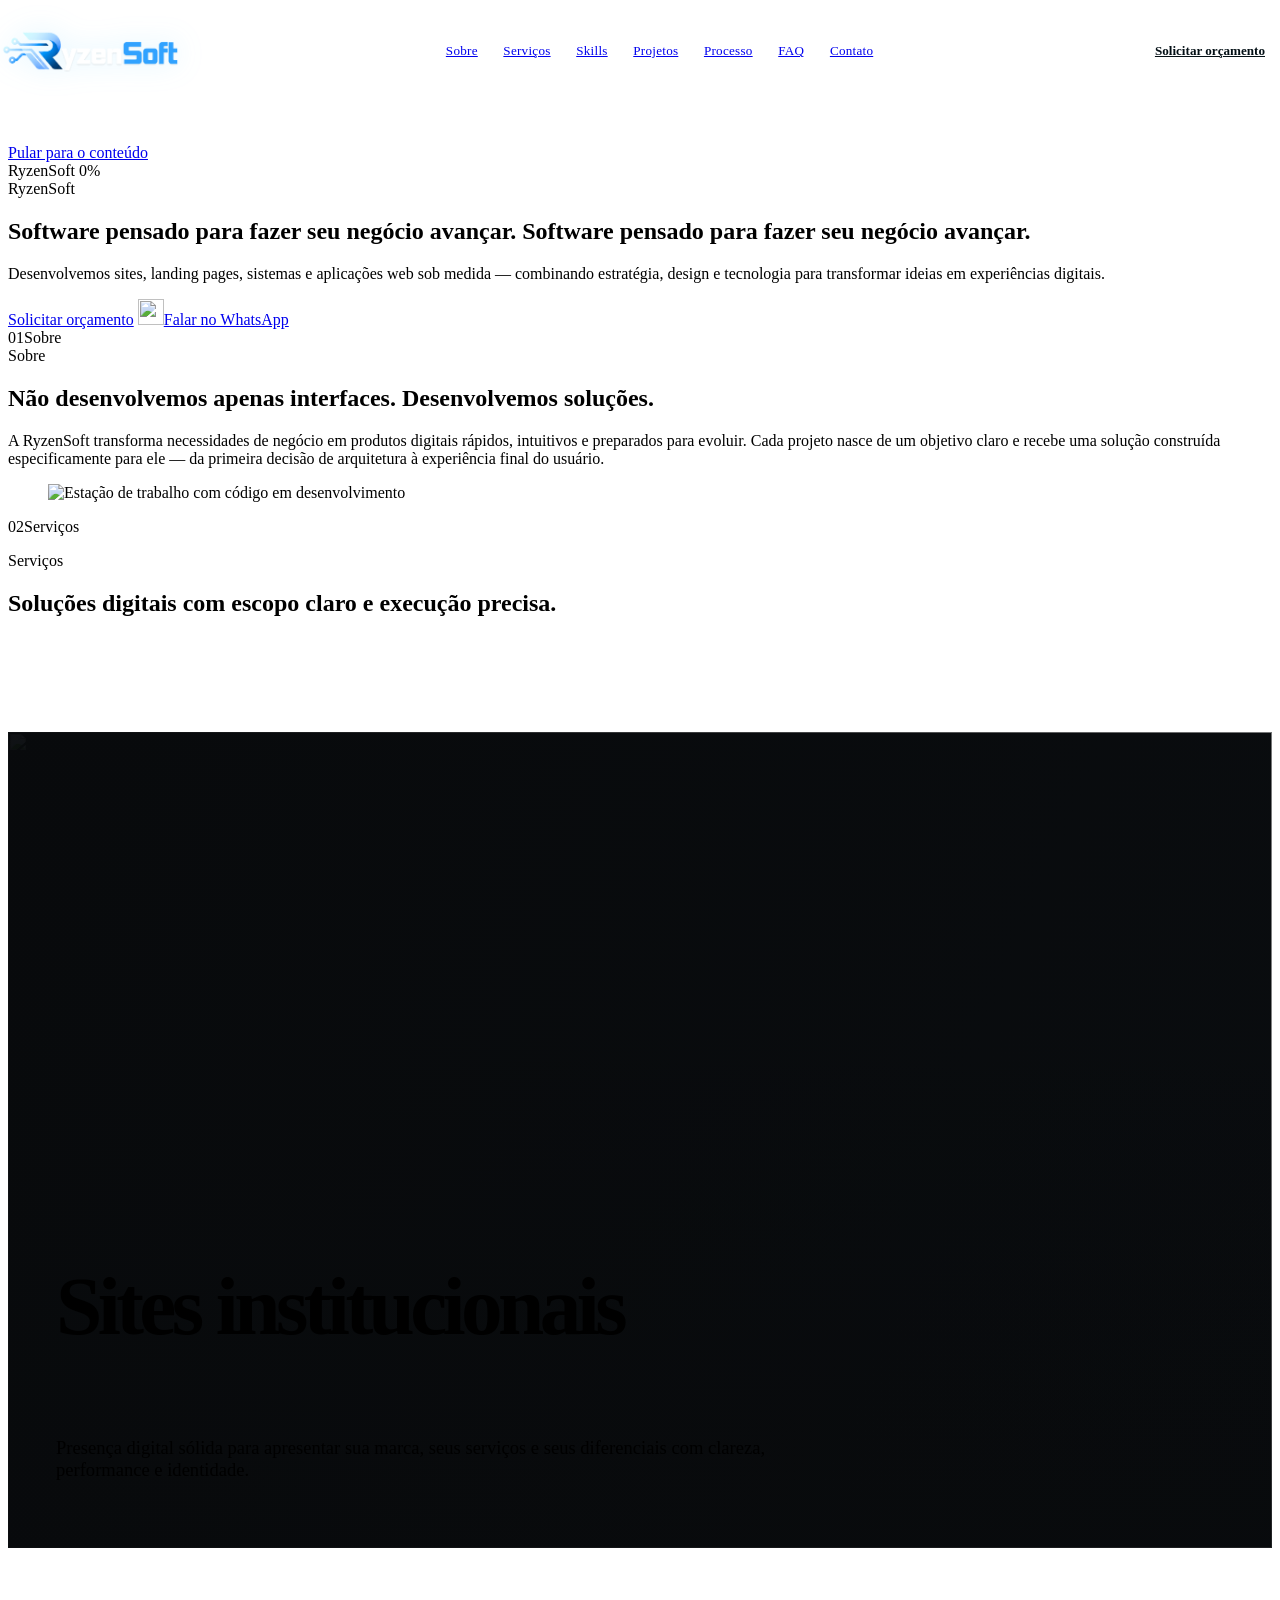
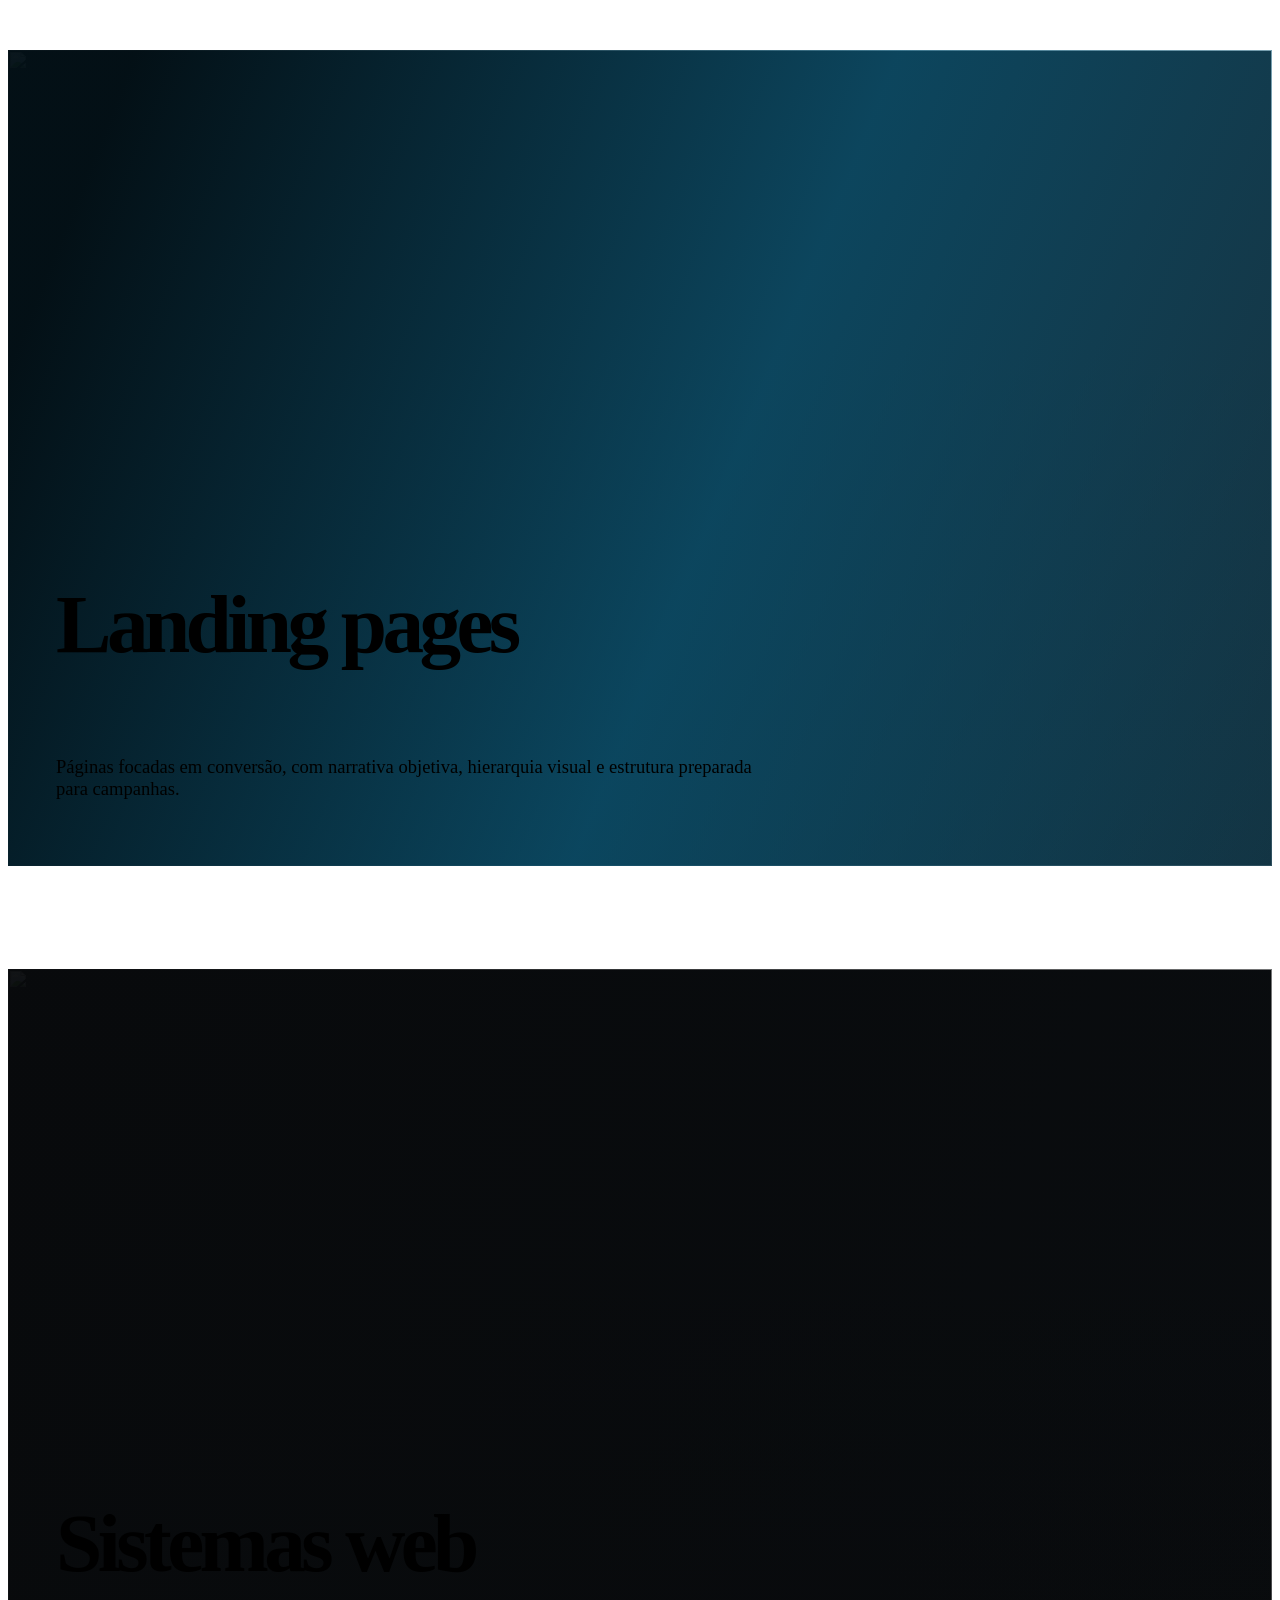
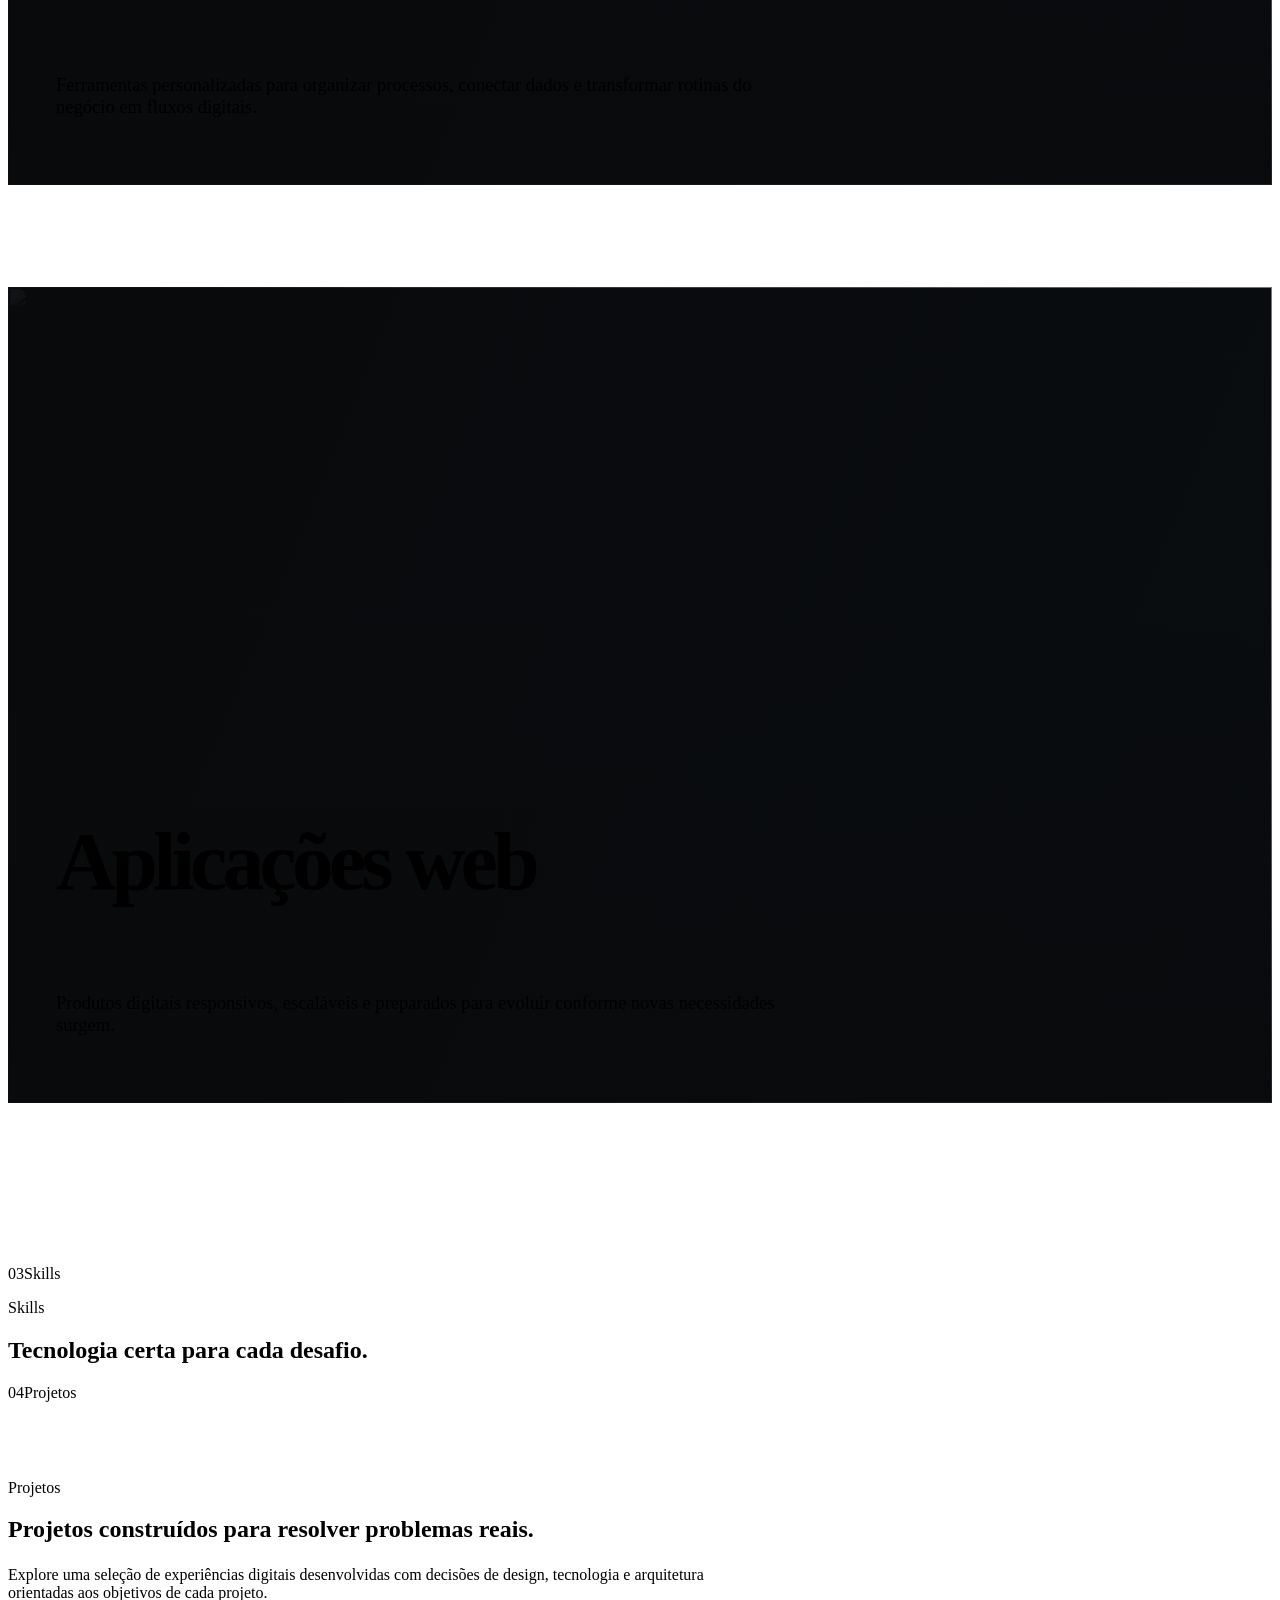
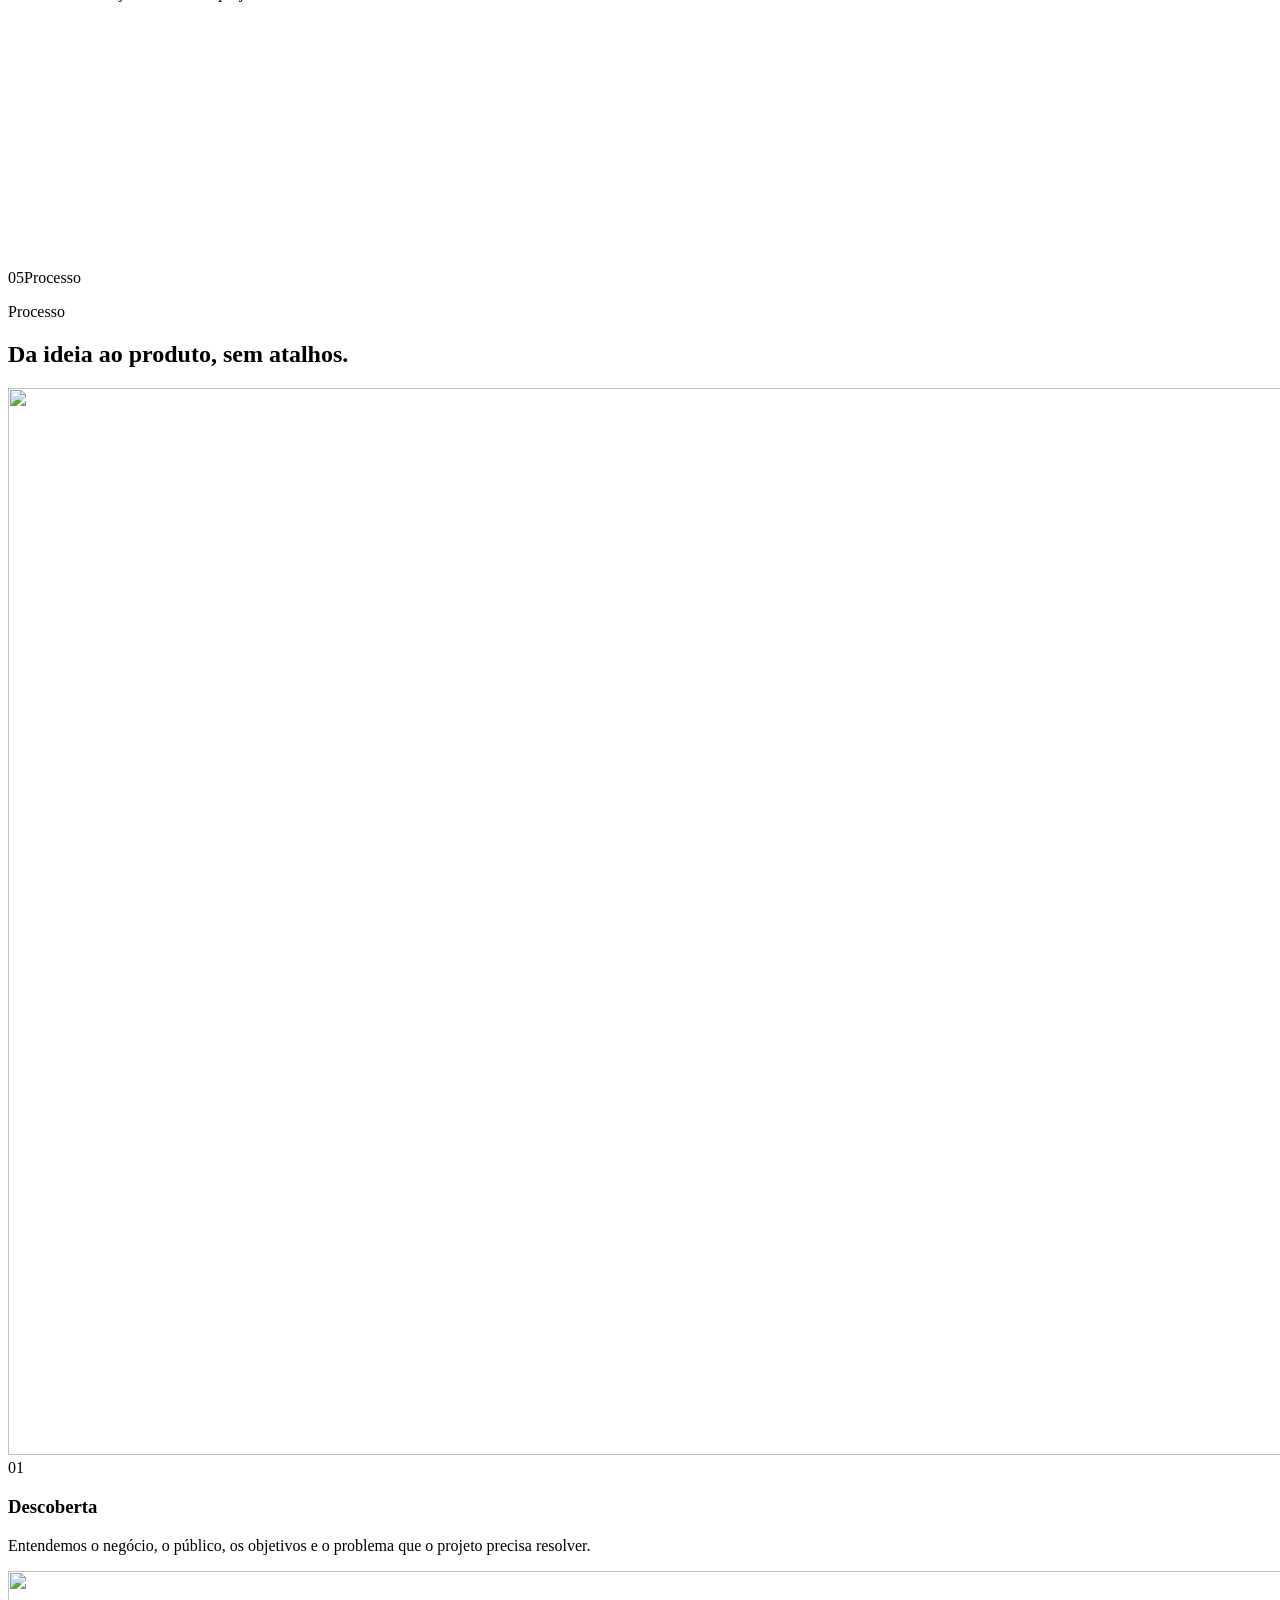
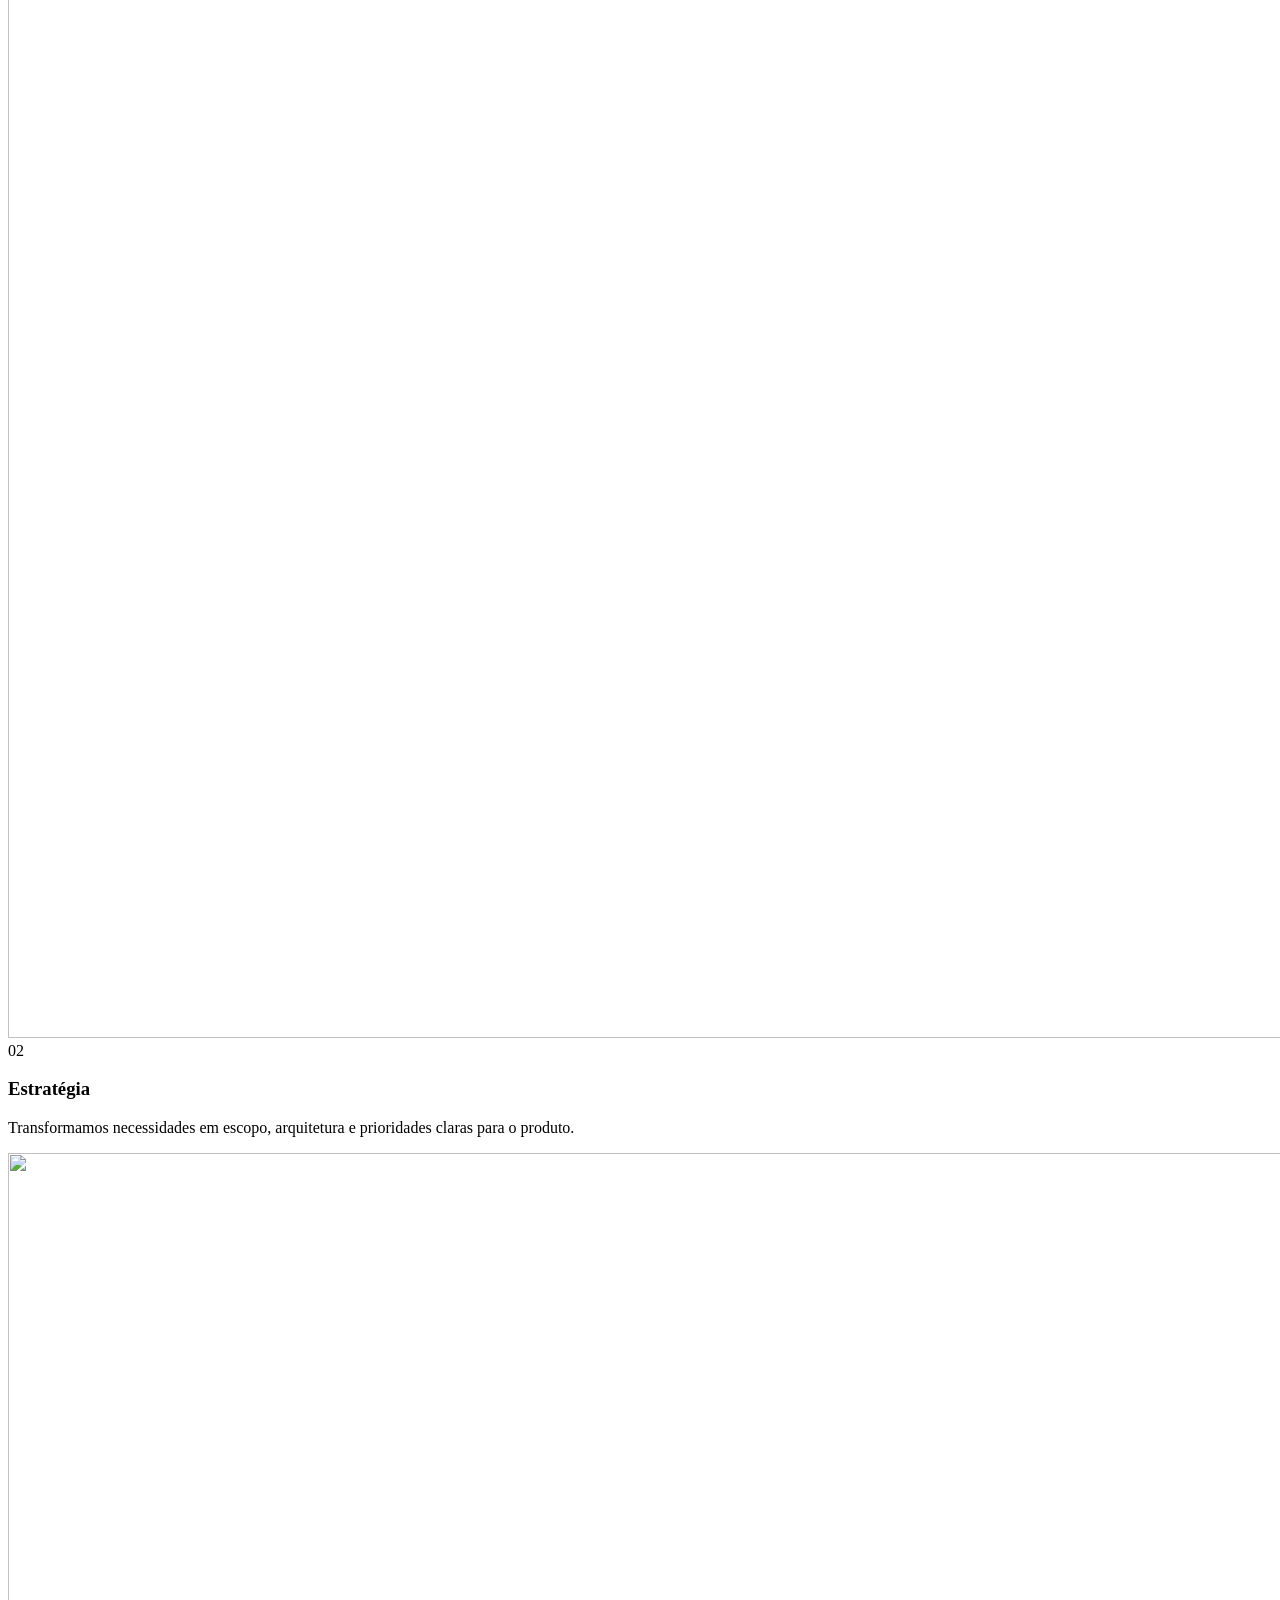
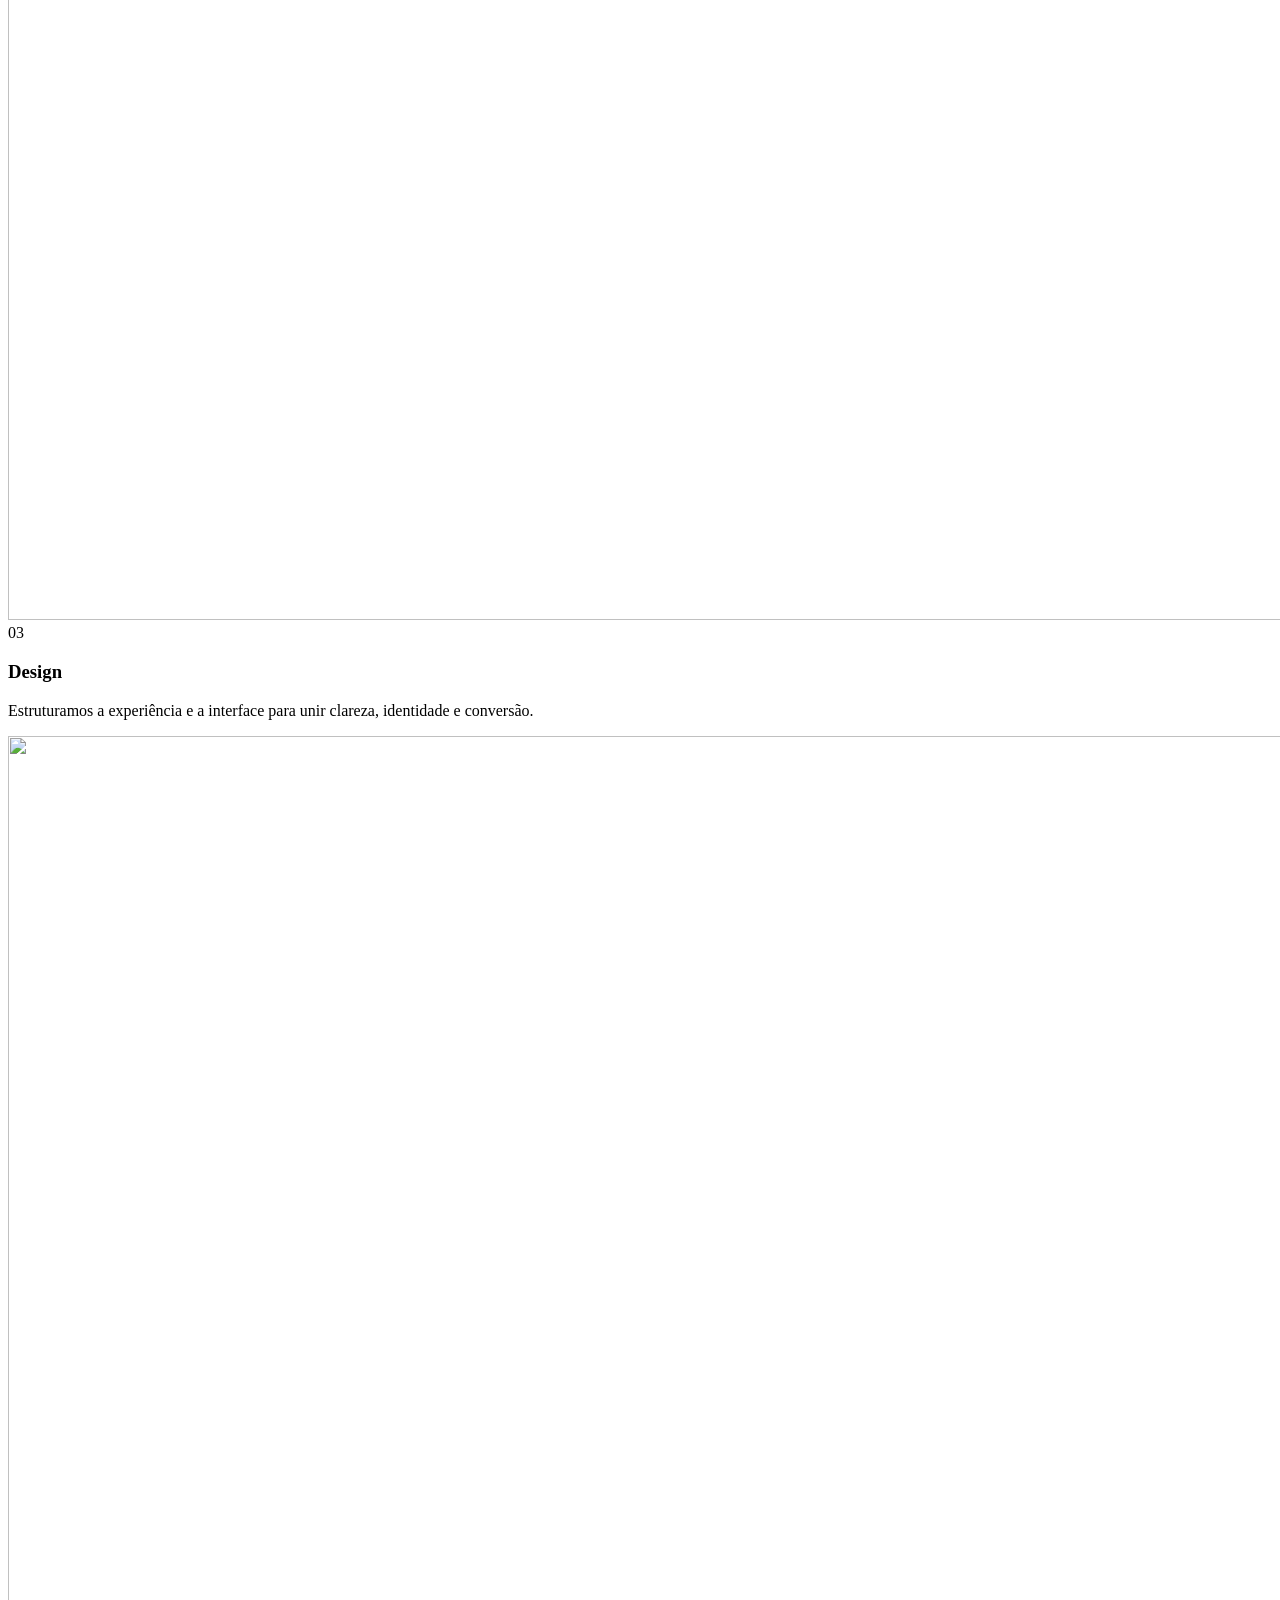
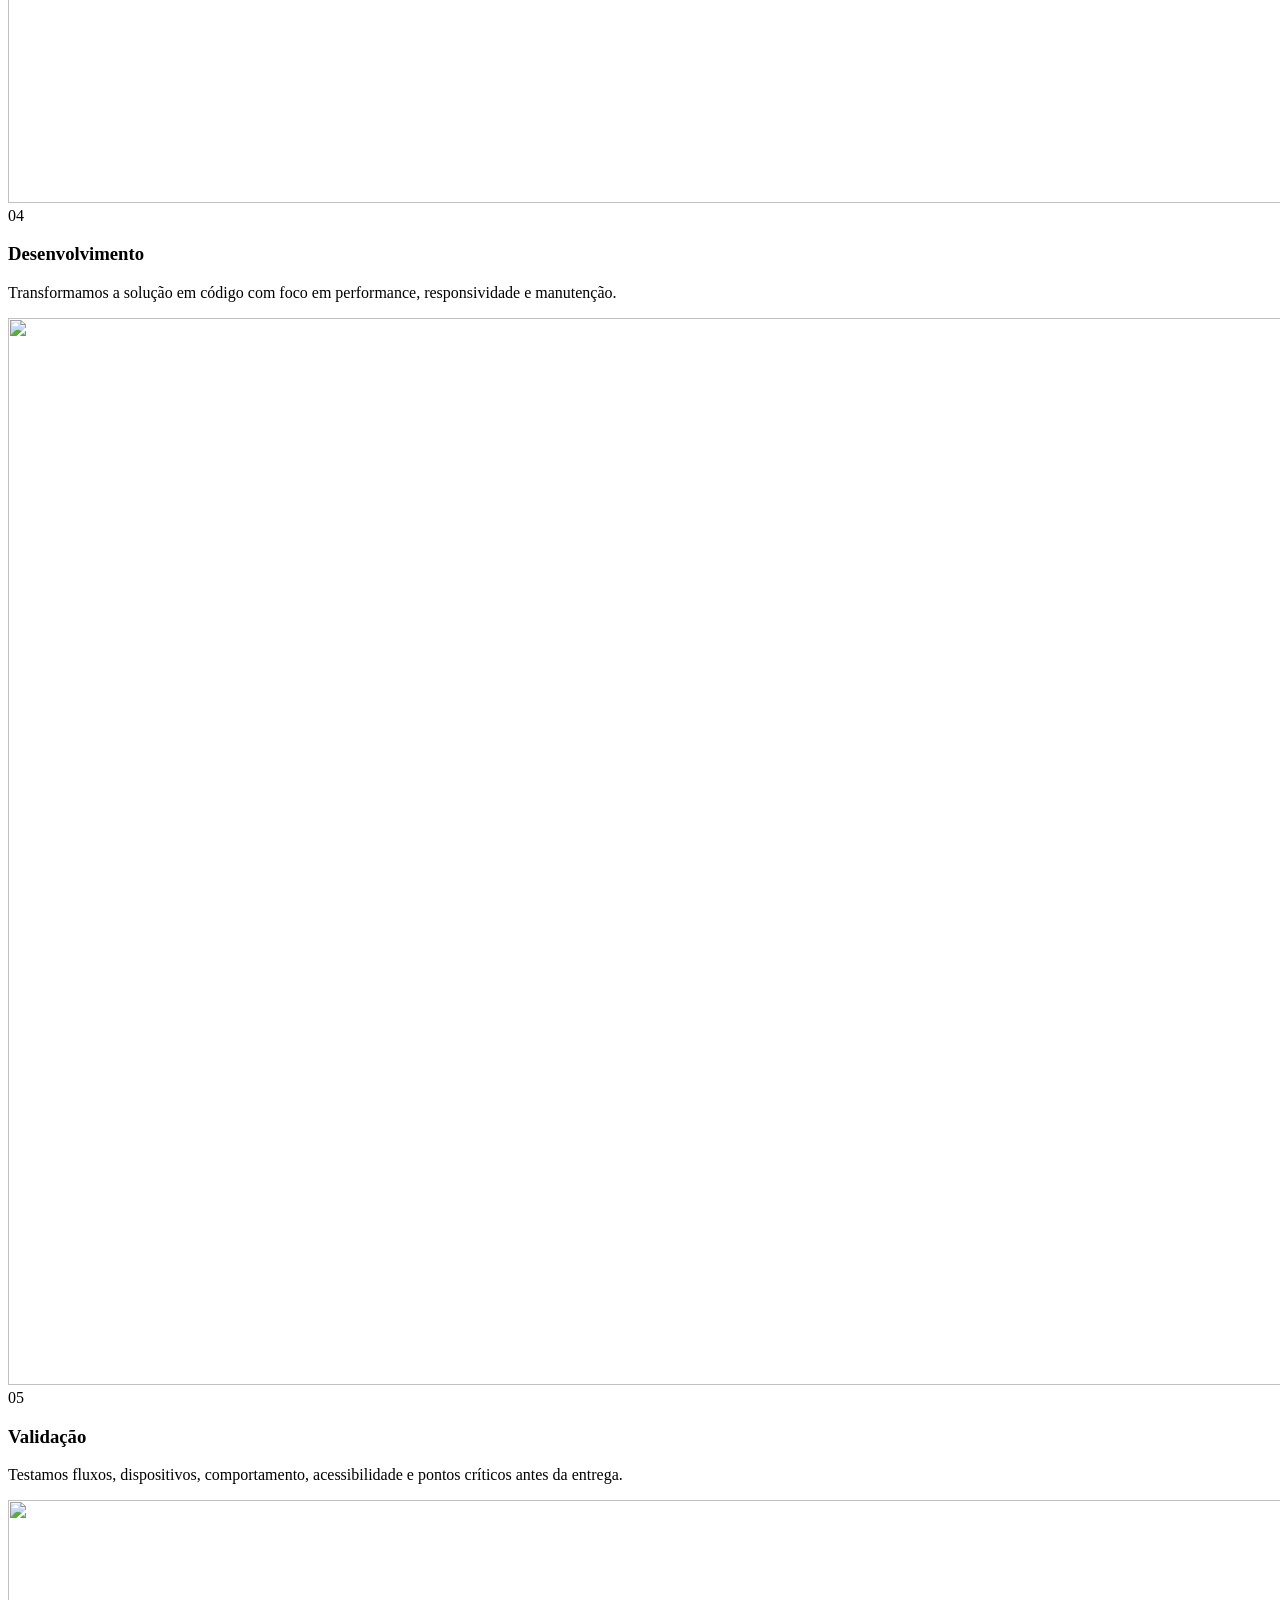
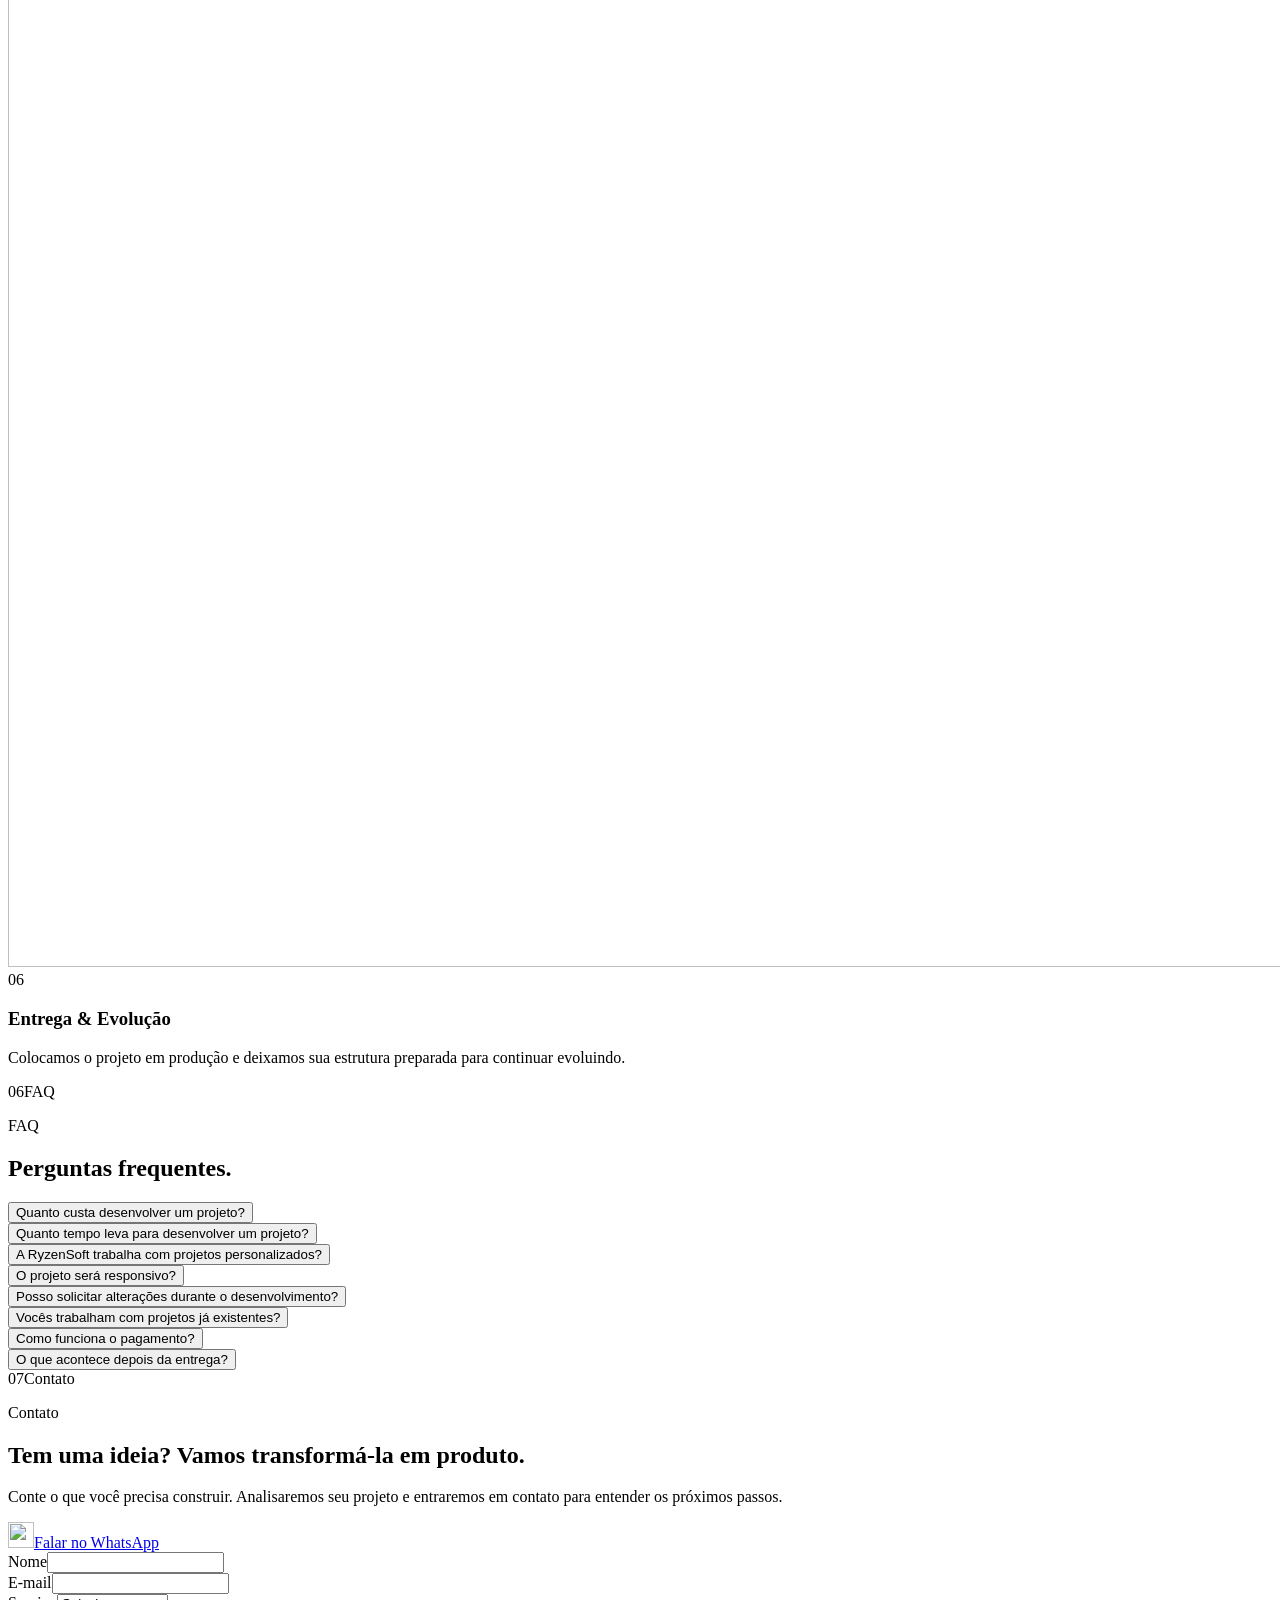
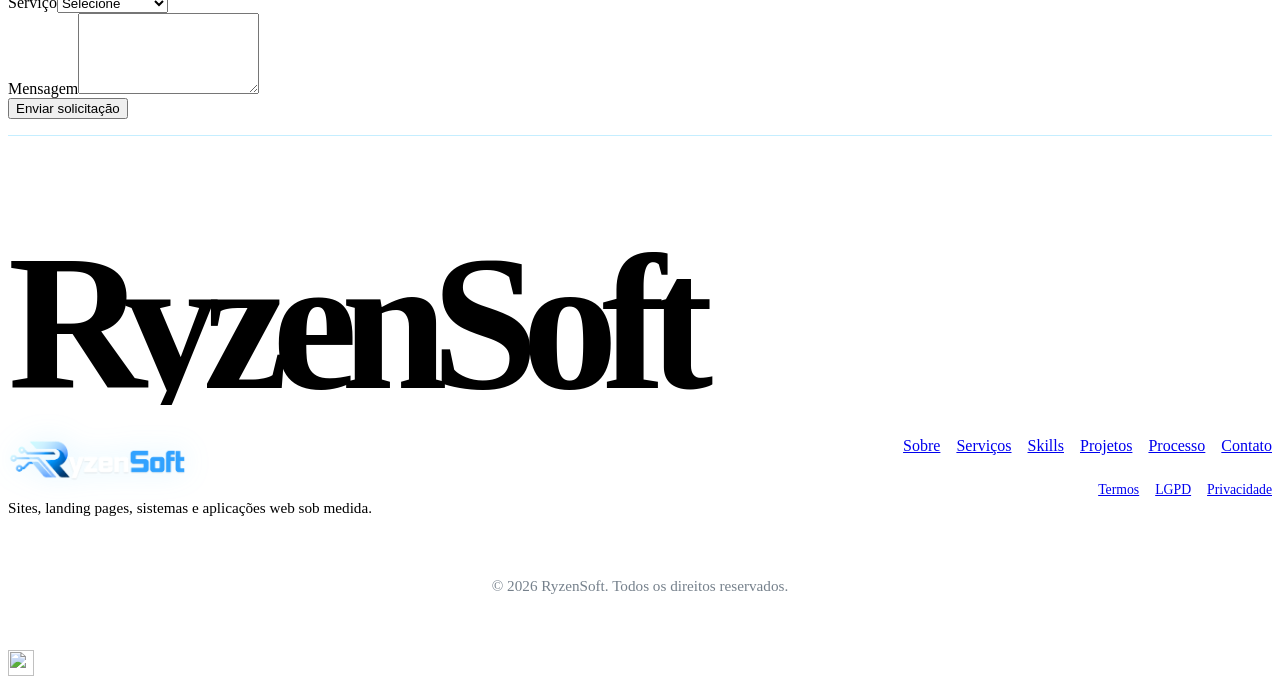
==== index.html @ f7c92fb0 "atualização de arquivos, logotipos e nome do site" ====
<!doctype html>
<html lang="pt-BR">
  <head>
    <meta charset="utf-8">
    <meta name="viewport" content="width=device-width, initial-scale=1">
    <title>RyzenSoft | Sites, sistemas e aplicações web sob medida</title>
    <meta name="description" content="A RyzenSoft desenvolve sites, landing pages, sistemas e aplicações web sob medida com estratégia, design e tecnologia.">
    <meta name="robots" content="index, follow">
    <link rel="canonical" href="https://rsoftware-site.regi-lima.chatgpt.site/">
    <meta property="og:type" content="website">
    <meta property="og:title" content="RyzenSoft | Software pensado para fazer seu negócio avançar">
    <meta property="og:description" content="Sites, landing pages, sistemas e aplicações web sob medida para negócios que precisam evoluir.">
    <meta property="og:locale" content="pt_BR">
    <meta name="twitter:card" content="summary">
    <meta name="theme-color" content="#080A0C">
    <link rel="icon" href="assets/images/logo-icon.png" type="image/png">
    <link rel="apple-touch-icon" href="assets/images/logo-icon.png">
    <link rel="preload" href="assets/images/logo-ryzensoft.png" as="image" type="image/png">
    <link rel="stylesheet" href="css/variables.css">
    <link rel="stylesheet" href="css/reset.css">
    <link rel="stylesheet" href="css/globals.css">
    <link rel="stylesheet" href="css/matrix-background.css">
    <link rel="stylesheet" href="css/preloader.css">
    <link rel="stylesheet" href="css/header.css">
    <link rel="stylesheet" href="css/hero.css">
    <link rel="stylesheet" href="css/about.css">
    <link rel="stylesheet" href="css/services.css">
    <link rel="stylesheet" href="css/skills.css">
    <link rel="stylesheet" href="css/projects.css">
    <link rel="stylesheet" href="css/process.css">
    <link rel="stylesheet" href="css/faq.css">
    <link rel="stylesheet" href="css/contact.css">
    <link rel="stylesheet" href="css/footer.css">
    <link rel="stylesheet" href="css/cursor.css">
    <link rel="stylesheet" href="css/responsive.css">
    <script type="application/ld+json">
      {
        "@context": "https://schema.org",
        "@type": "ProfessionalService",
        "name": "RyzenSoft",
        "description": "Desenvolvimento de sites, landing pages, sistemas e aplicações web sob medida.",
        "url": "https://rsoftware-site.regi-lima.chatgpt.site/",
        "logo": "https://rsoftware-site.regi-lima.chatgpt.site/assets/images/logo-ryzensoft.png",
        "serviceType": ["Sites", "Landing Pages", "Sistemas", "Aplicações Web"]
      }
    </script>
  </head>
  <body>
    <a class="skip-link" href="#conteudo">Pular para o conteúdo</a>
    <canvas id="matrix-background" aria-hidden="true"></canvas>
    <div class="cursor-glow" data-cursor-glow data-state="default" aria-hidden="true"></div>

    <div class="preloader" data-preloader aria-label="Carregando site">
      <div class="preloader__topline">
        <span>RyzenSoft</span>
        <span data-progress-label>0%</span>
      </div>
      <div class="preloader__brand" aria-hidden="true"><span class="brand-initial">R</span>yzen<span class="brand-accent">S</span>oft</div>
      <span class="preloader__bar"><span data-progress-bar></span></span>
      <div class="preloader__curtain" aria-hidden="true"></div>
    </div>

    <header class="site-header" data-header>
      <a class="brand" href="#topo" aria-label="RyzenSoft, início">
        <img src="assets/images/logo-ryzensoft.png" alt="RyzenSoft" width="776" height="195">
      </a>
      <button class="menu-toggle menu-toggle--open" type="button" aria-expanded="false" aria-controls="site-menu" aria-label="Abrir menu" data-menu-toggle>
        <i class="menu-toggle__icon" data-lucide="menu" aria-hidden="true"></i>
        <span class="sr-only">Abrir menu</span>
      </button>
      <nav id="site-menu" class="site-nav" aria-label="Navegação principal">
        <button class="menu-toggle menu-toggle--close" type="button" aria-label="Fechar menu" data-menu-close>
          <i class="menu-toggle__icon" data-lucide="x" aria-hidden="true"></i>
          <span class="sr-only">Fechar menu</span>
        </button>
        <div class="site-nav__links">
          <p class="site-nav__eyebrow">Navegue pelo site</p>
          <a class="site-nav__card" href="#sobre">
            <span class="site-nav__icon"><i data-lucide="info" aria-hidden="true"></i></span>
            <span class="site-nav__label">Sobre</span>
            <i class="site-nav__arrow" data-lucide="chevron-right" aria-hidden="true"></i>
          </a>
          <a class="site-nav__card" href="#servicos">
            <span class="site-nav__icon"><i data-lucide="layout-grid" aria-hidden="true"></i></span>
            <span class="site-nav__label">Serviços</span>
            <i class="site-nav__arrow" data-lucide="chevron-right" aria-hidden="true"></i>
          </a>
          <a class="site-nav__card" href="#skills">
            <span class="site-nav__icon"><i data-lucide="code-2" aria-hidden="true"></i></span>
            <span class="site-nav__label">Skills</span>
            <i class="site-nav__arrow" data-lucide="chevron-right" aria-hidden="true"></i>
          </a>
          <a class="site-nav__card" href="#projetos">
            <span class="site-nav__icon"><i data-lucide="briefcase-business" aria-hidden="true"></i></span>
            <span class="site-nav__label">Projetos</span>
            <i class="site-nav__arrow" data-lucide="chevron-right" aria-hidden="true"></i>
          </a>
          <a class="site-nav__card" href="#processo">
            <span class="site-nav__icon"><i data-lucide="route" aria-hidden="true"></i></span>
            <span class="site-nav__label">Processo</span>
            <i class="site-nav__arrow" data-lucide="chevron-right" aria-hidden="true"></i>
          </a>
          <a class="site-nav__card" href="#faq">
            <span class="site-nav__icon"><i data-lucide="circle-help" aria-hidden="true"></i></span>
            <span class="site-nav__label">FAQ</span>
            <i class="site-nav__arrow" data-lucide="chevron-right" aria-hidden="true"></i>
          </a>
          <a class="site-nav__card" href="#contato">
            <span class="site-nav__icon"><i data-lucide="mail" aria-hidden="true"></i></span>
            <span class="site-nav__label">Contato</span>
            <i class="site-nav__arrow" data-lucide="chevron-right" aria-hidden="true"></i>
          </a>
        </div>
        <div class="site-nav__footer">
          <p>© 2026 <span class="brand-word"><span class="brand-initial">R</span>yzen<span class="brand-accent">S</span>oft</span>. Todos os direitos reservados.</p>
        </div>
      </nav>
      <a class="header-cta" href="#contato">Solicitar orçamento</a>
    </header>

    <main id="conteudo">
      <section id="topo" class="hero section-shell" aria-labelledby="hero-title">
        <div class="hero__copy" data-hero-copy>
          <h1 id="hero-title" data-hero-title>
            <span class="sr-only">Software pensado para fazer seu negócio avançar.</span>
            <span class="hero__title-lines" aria-hidden="true">
              <span data-title-line>Software pensado</span>
              <span data-title-line>para fazer seu negócio</span>
              <span data-title-line>avançar.</span>
            </span>
          </h1>
          <p>Desenvolvemos sites, landing pages, sistemas e aplicações web sob medida — combinando estratégia, design e tecnologia para transformar ideias em experiências digitais.</p>
          <div class="cta-row">
            <a class="button button--primary" href="#contato" data-cursor="cta"><i data-lucide="send"></i>Solicitar orçamento</a>
            <a class="button button--ghost" href="#" data-whatsapp data-cursor="cta"><img src="https://cdn.simpleicons.org/whatsapp/ffffff" alt="" width="26" height="26">Falar no WhatsApp</a>
          </div>
          <div class="hero__technologies" data-hero-technologies aria-label="Tecnologias utilizadas"></div>
        </div>
      </section>

      <section id="sobre" class="about section-shell" aria-labelledby="about-title">
        <div class="section-meta" aria-hidden="true"><span data-section-index="01">01</span><span>Sobre</span></div>
        <div class="section-kicker" data-reveal>Sobre</div>
        <div class="about__grid">
          <div data-reveal>
            <h2 id="about-title">Não desenvolvemos apenas interfaces. Desenvolvemos soluções.</h2>
            <p>A <span class="brand-word"><span class="brand-initial">R</span>yzen<span class="brand-accent">S</span>oft</span> transforma necessidades de negócio em produtos digitais rápidos, intuitivos e preparados para evoluir. Cada projeto nasce de um objetivo claro e recebe uma solução construída especificamente para ele — da primeira decisão de arquitetura à experiência final do usuário.</p>
          </div>
          <figure class="about__image" data-reveal>
            <img src="https://images.unsplash.com/photo-1498050108023-c5249f4df085?auto=format&fit=crop&w=1400&q=82" alt="Estação de trabalho com código em desenvolvimento" loading="lazy" width="700" height="860">
          </figure>
        </div>
      </section>

      <section id="servicos" class="services section-shell" aria-labelledby="services-title">
        <div class="section-meta" aria-hidden="true"><span data-section-index="02">02</span><span>Serviços</span></div>
        <div class="section-heading" data-reveal>
          <p class="section-kicker">Serviços</p>
          <h2 id="services-title">Soluções digitais com escopo claro e execução precisa.</h2>
        </div>
        <div class="services__stack" data-services-stack>
          <article class="service-card" data-service-card>
            <img class="service-card__media" src="https://images.unsplash.com/photo-1497366754035-f200968a6e72?auto=format&fit=crop&w=1600&q=76" alt="" loading="lazy" width="1600" height="1067">
            <div class="service-card__overlay" aria-hidden="true"></div>
            <div>
              <h3>Sites institucionais</h3>
              <p>Presença digital sólida para apresentar sua marca, seus serviços e seus diferenciais com clareza, performance e identidade.</p>
            </div>
          </article>
          <article class="service-card" data-service-card>
            <img class="service-card__media" src="https://images.unsplash.com/photo-1460925895917-afdab827c52f?auto=format&fit=crop&w=1600&q=76" alt="" loading="lazy" width="1600" height="1067">
            <div class="service-card__overlay" aria-hidden="true"></div>
            <div>
              <h3>Landing pages</h3>
              <p>Páginas focadas em conversão, com narrativa objetiva, hierarquia visual e estrutura preparada para campanhas.</p>
            </div>
          </article>
          <article class="service-card" data-service-card>
            <img class="service-card__media" src="https://images.unsplash.com/photo-1551288049-bebda4e38f71?auto=format&fit=crop&w=1600&q=76" alt="" loading="lazy" width="1600" height="1067">
            <div class="service-card__overlay" aria-hidden="true"></div>
            <div>
              <h3>Sistemas web</h3>
              <p>Ferramentas personalizadas para organizar processos, conectar dados e transformar rotinas do negócio em fluxos digitais.</p>
            </div>
          </article>
          <article class="service-card" data-service-card>
            <img class="service-card__media" src="https://images.unsplash.com/photo-1517292987719-0369a794ec0f?auto=format&fit=crop&w=1600&q=76" alt="" loading="lazy" width="1600" height="1067">
            <div class="service-card__overlay" aria-hidden="true"></div>
            <div>
              <h3>Aplicações web</h3>
              <p>Produtos digitais responsivos, escaláveis e preparados para evoluir conforme novas necessidades surgem.</p>
            </div>
          </article>
        </div>
      </section>

      <section id="skills" class="skills section-shell" aria-labelledby="skills-title">
        <div class="section-meta" aria-hidden="true"><span data-section-index="03">03</span><span>Skills</span></div>
        <div class="section-heading" data-reveal>
          <p class="section-kicker">Skills</p>
          <h2 id="skills-title">Tecnologia certa para cada desafio.</h2>
        </div>
        <div class="skills__experience" data-skills-grid data-skills-experience data-reveal></div>
        <div class="carousel-controls" data-carousel-controls aria-controls="skills-carousel" aria-label="Navegação das skills">
          <button class="carousel-control carousel-control--previous" type="button" data-carousel-previous aria-label="Skill anterior"><i data-lucide="arrow-left" aria-hidden="true"></i></button>
          <button class="carousel-control carousel-control--next" type="button" data-carousel-next aria-label="Próxima skill"><i data-lucide="arrow-right" aria-hidden="true"></i></button>
        </div>
      </section>

      <section id="projetos" class="projects" aria-labelledby="projects-title">
        <div class="section-shell projects__intro" data-reveal>
          <div class="section-meta" aria-hidden="true"><span data-section-index="04">04</span><span>Projetos</span></div>
          <p class="section-kicker">Projetos</p>
          <h2 id="projects-title">Projetos construídos para resolver problemas reais.</h2>
          <p>Explore uma seleção de experiências digitais desenvolvidas com decisões de design, tecnologia e arquitetura orientadas aos objetivos de cada projeto.</p>
        </div>
        <div id="projects-carousel" class="project-track" role="region" tabindex="0" data-project-track aria-label="Projetos: deslize horizontalmente para explorar"></div>
        <div class="carousel-controls" data-carousel-controls aria-controls="projects-carousel" aria-label="Navegação dos projetos">
          <button class="carousel-control carousel-control--previous" type="button" data-carousel-previous aria-label="Projeto anterior"><i data-lucide="arrow-left" aria-hidden="true"></i></button>
          <button class="carousel-control carousel-control--next" type="button" data-carousel-next aria-label="Próximo projeto"><i data-lucide="arrow-right" aria-hidden="true"></i></button>
        </div>
      </section>

      <section id="processo" class="process section-shell" aria-labelledby="process-title">
        <div class="section-meta" aria-hidden="true"><span data-section-index="05">05</span><span>Processo</span></div>
        <div class="process__stage" data-process-stage>
          <div class="process__sticky">
            <p class="section-kicker">Processo</p>
            <h2 id="process-title">Da ideia ao produto, sem atalhos.</h2>
            <div class="process__line" aria-hidden="true"><span data-process-progress></span></div>
          </div>
          <div class="process__steps">
          <article class="process-step" data-process-step>
            <img class="process-step__media" src="https://images.unsplash.com/photo-1556761175-b413da4baf72?auto=format&fit=crop&w=1600&q=76" alt="" loading="lazy" width="1600" height="1067">
            <div class="process-step__overlay" aria-hidden="true"></div>
            <span>01</span><h3>Descoberta</h3><p>Entendemos o negócio, o público, os objetivos e o problema que o projeto precisa resolver.</p>
          </article>
          <article class="process-step" data-process-step>
            <img class="process-step__media" src="https://images.unsplash.com/photo-1454165804606-c3d57bc86b40?auto=format&fit=crop&w=1600&q=76" alt="" loading="lazy" width="1600" height="1067">
            <div class="process-step__overlay" aria-hidden="true"></div>
            <span>02</span><h3>Estratégia</h3><p>Transformamos necessidades em escopo, arquitetura e prioridades claras para o produto.</p>
          </article>
          <article class="process-step" data-process-step>
            <img class="process-step__media" src="https://images.unsplash.com/photo-1561070791-2526d30994b5?auto=format&fit=crop&w=1600&q=76" alt="" loading="lazy" width="1600" height="1067">
            <div class="process-step__overlay" aria-hidden="true"></div>
            <span>03</span><h3>Design</h3><p>Estruturamos a experiência e a interface para unir clareza, identidade e conversão.</p>
          </article>
          <article class="process-step" data-process-step>
            <img class="process-step__media" src="https://images.unsplash.com/photo-1516116216624-53e697fedbea?auto=format&fit=crop&w=1600&q=76" alt="" loading="lazy" width="1600" height="1067">
            <div class="process-step__overlay" aria-hidden="true"></div>
            <span>04</span><h3>Desenvolvimento</h3><p>Transformamos a solução em código com foco em performance, responsividade e manutenção.</p>
          </article>
          <article class="process-step" data-process-step>
            <img class="process-step__media" src="https://images.unsplash.com/photo-1552664730-d307ca884978?auto=format&fit=crop&w=1600&q=76" alt="" loading="lazy" width="1600" height="1067">
            <div class="process-step__overlay" aria-hidden="true"></div>
            <span>05</span><h3>Validação</h3><p>Testamos fluxos, dispositivos, comportamento, acessibilidade e pontos críticos antes da entrega.</p>
          </article>
          <article class="process-step" data-process-step>
            <img class="process-step__media" src="https://images.unsplash.com/photo-1521737711867-e3b97375f902?auto=format&fit=crop&w=1600&q=76" alt="" loading="lazy" width="1600" height="1067">
            <div class="process-step__overlay" aria-hidden="true"></div>
            <span>06</span><h3>Entrega & Evolução</h3><p>Colocamos o projeto em produção e deixamos sua estrutura preparada para continuar evoluindo.</p>
          </article>
          </div>
        </div>
      </section>

      <section id="faq" class="faq section-shell" aria-labelledby="faq-title">
        <div class="section-meta" aria-hidden="true"><span data-section-index="06">06</span><span>FAQ</span></div>
        <div class="section-heading" data-reveal>
          <p class="section-kicker">FAQ</p>
          <h2 id="faq-title">Perguntas frequentes.</h2>
        </div>
        <div class="faq__list" data-reveal>
          <article><button data-faq-button aria-expanded="false" aria-controls="faq-1">Quanto custa desenvolver um projeto?<i data-lucide="plus"></i></button><p id="faq-1" hidden>O investimento depende do escopo, complexidade e funcionalidades necessárias. Após entendermos o projeto, preparamos uma proposta de acordo com as necessidades reais do negócio.</p></article>
          <article><button data-faq-button aria-expanded="false" aria-controls="faq-2">Quanto tempo leva para desenvolver um projeto?<i data-lucide="plus"></i></button><p id="faq-2" hidden>O prazo varia conforme o tipo de projeto, quantidade de telas, integrações e nível de validação necessário. A estimativa é definida depois da descoberta inicial.</p></article>
          <article><button data-faq-button aria-expanded="false" aria-controls="faq-3"><span class="faq__question">A <span class="brand-word brand-word--faq">RyzenSoft</span> trabalha com projetos personalizados?</span><i data-lucide="plus"></i></button><p id="faq-3" hidden>Sim. Cada solução é pensada de acordo com o objetivo do negócio, evitando estruturas genéricas quando o projeto exige decisões específicas.</p></article>
          <article><button data-faq-button aria-expanded="false" aria-controls="faq-4">O projeto será responsivo?<i data-lucide="plus"></i></button><p id="faq-4" hidden>Sim. A experiência é planejada para funcionar bem em celulares, tablets e desktops, com ajustes de layout, performance e interação.</p></article>
          <article><button data-faq-button aria-expanded="false" aria-controls="faq-5">Posso solicitar alterações durante o desenvolvimento?<i data-lucide="plus"></i></button><p id="faq-5" hidden>Sim, desde que estejam alinhadas ao escopo combinado. Mudanças maiores podem exigir reavaliação de prazo e investimento.</p></article>
          <article><button data-faq-button aria-expanded="false" aria-controls="faq-6">Vocês trabalham com projetos já existentes?<i data-lucide="plus"></i></button><p id="faq-6" hidden>Podemos avaliar projetos existentes para melhorias, ajustes, redesigns ou evolução técnica, dependendo do estado atual da base.</p></article>
          <article><button data-faq-button aria-expanded="false" aria-controls="faq-7">Como funciona o pagamento?<i data-lucide="plus"></i></button><p id="faq-7" hidden>As condições são combinadas de acordo com escopo e formato do projeto. A proposta apresenta as etapas e condições antes do início.</p></article>
          <article><button data-faq-button aria-expanded="false" aria-controls="faq-8">O que acontece depois da entrega?<i data-lucide="plus"></i></button><p id="faq-8" hidden>O projeto é entregue com estrutura preparada para manutenção e evolução. Novos ciclos podem ser combinados conforme as próximas necessidades.</p></article>
        </div>
      </section>

      <section id="contato" class="contact section-shell" aria-labelledby="contact-title" data-contact-layout>
        <div class="section-meta" aria-hidden="true"><span data-section-index="07">07</span><span>Contato</span></div>
        <div class="contact__copy" data-reveal>
          <p class="section-kicker">Contato</p>
          <h2 id="contact-title">Tem uma ideia? Vamos transformá-la em produto.</h2>
          <p>Conte o que você precisa construir. Analisaremos seu projeto e entraremos em contato para entender os próximos passos.</p>
          <a class="button button--ghost" href="#" data-whatsapp><img src="https://cdn.simpleicons.org/whatsapp/ffffff" alt="" width="26" height="26">Falar no WhatsApp</a>
        </div>
        <form class="contact-form" data-contact-form novalidate data-reveal>
          <div><label for="name">Nome</label><input id="name" name="name" autocomplete="name" aria-describedby="name-error"><small id="name-error" data-error-for="name"></small></div>
          <div><label for="email">E-mail</label><input id="email" name="email" type="email" autocomplete="email" aria-describedby="email-error"><small id="email-error" data-error-for="email"></small></div>
          <div><label for="service">Serviço</label><select id="service" name="service" aria-describedby="service-error"><option value="">Selecione</option><option>Site</option><option>Landing Page</option><option>Sistema</option><option>Aplicação Web</option><option>Outro</option></select><small id="service-error" data-error-for="service"></small></div>
          <div><label for="message">Mensagem</label><textarea id="message" name="message" rows="5" aria-describedby="message-error"></textarea><small id="message-error" data-error-for="message"></small></div>
          <button class="button button--primary" type="submit"><i data-lucide="send"></i>Enviar solicitação</button>
          <p class="form-status" data-form-status aria-live="polite"></p>
        </form>
      </section>
    </main>

    <footer class="site-footer">
      <div class="footer-wordmark" data-footer-wordmark data-word="RyzenSoft" aria-label="RyzenSoft">RyzenSoft</div>
      <div>
        <a class="brand" href="#topo" aria-label="RyzenSoft, início"><img src="assets/images/logo-ryzensoft.png" alt="RyzenSoft" width="776" height="195"></a>
        <p>Sites, landing pages, sistemas e aplicações web sob medida.</p>
      </div>
      <div class="site-footer__navigation">
        <nav class="site-footer__nav" aria-label="Seções do site">
          <a href="#sobre">Sobre</a>
          <a href="#servicos">Serviços</a>
          <a href="#skills">Skills</a>
          <a href="#projetos">Projetos</a>
          <a href="#processo">Processo</a>
          <a href="#contato">Contato</a>
        </nav>
        <nav class="site-footer__nav site-footer__nav--legal" aria-label="Links legais">
          <a href="termos.html">Termos</a>
          <a href="lgpd.html">LGPD</a>
          <a href="politica-de-privacidade.html">Privacidade</a>
        </nav>
      </div>
      <p>© <span id="year">2026</span> <span class="brand-word"><span class="brand-initial">R</span>yzen<span class="brand-accent">S</span>oft</span>. Todos os direitos reservados.</p>
    </footer>

    <a class="whatsapp-float" href="#" data-whatsapp aria-label="Falar no WhatsApp">
      <img src="https://cdn.simpleicons.org/whatsapp/ffffff" alt="" width="26" height="26">
    </a>

    <script src="https://unpkg.com/lucide@latest/dist/umd/lucide.min.js" defer></script>
    <script src="https://cdnjs.cloudflare.com/ajax/libs/gsap/3.12.5/gsap.min.js" defer></script>
    <script src="https://cdnjs.cloudflare.com/ajax/libs/gsap/3.12.5/ScrollTrigger.min.js" defer></script>
    <script type="module" src="js/main.js"></script>
  </body>
</html>
---- css/header.css ----
.site-header {
  position: fixed;
  inset: 0 0 auto 0;
  z-index: 80;
  height: 100px;
  display: grid;
  grid-template-columns: auto 1fr auto;
  align-items: center;
  gap: 1rem;
  width: 100%;
  margin: 0;
  padding: 0 var(--header-pad);
  border: 1px solid transparent;
  border-radius: 0;
  transition:
    background 0.3s var(--ease),
    border-color 0.3s var(--ease),
    backdrop-filter 0.3s var(--ease);
}

.site-header::after {
  content: "";
  position: absolute;
  inset: 0.55rem 0.7rem;
  z-index: -1;
  border: 1px solid transparent;
  border-radius: 999px;
  transition:
    background 0.4s var(--ease-out),
    border-color 0.4s var(--ease-out),
    backdrop-filter 0.4s var(--ease-out),
    box-shadow 0.4s var(--ease-out);
}

.site-header.is-scrolled::after,
.nav-open .site-header::after {
  border-color: var(--line);
  background: rgba(8, 10, 12, 0.76);
  backdrop-filter: blur(22px);
  box-shadow: 0 18px 50px rgba(0, 0, 0, 0.24);
}

.brand {
  display: inline-flex;
  align-items: center;
  gap: 0.7rem;
  font-weight: 800;
}
.brand img {
  width: clamp(10rem, 14vw, 12.5rem);
  height: auto;
  object-fit: contain;
  filter: drop-shadow(0 0 14px rgba(76, 201, 255, 0.2));
}
.brand-initial,
.brand-accent {
  color: var(--blue);
}
.site-nav {
  justify-self: center;
  display: flex;
  align-items: center;
  gap: clamp(0.85rem, 2vw, 1.8rem);
  color: var(--muted);
  font-size: 0.82rem;
  letter-spacing: 0.02em;
}
.site-nav__links {
  display: flex;
  align-items: center;
  gap: inherit;
}
.site-nav__eyebrow,
.site-nav__icon,
.site-nav__arrow {
  display: none;
}
.site-nav__footer {
  display: none;
}
.site-nav a {
  position: relative;
}
.site-nav a::after {
  content: "";
  position: absolute;
  left: 0;
  right: 100%;
  bottom: -0.35rem;
  height: 1px;
  background: var(--blue);
  transition: right 0.35s var(--ease-out);
}
.site-nav a:hover {
  color: var(--text);
}
.site-nav a:hover::after {
  right: 0;
}
.header-cta {
  position: relative;
  isolation: isolate;
  justify-self: end;
  overflow: hidden;
  padding: 0.72rem 1rem;
  border-radius: 999px;
  color: #041016;
  background: var(--blue);
  font-size: 0.82rem;
  font-weight: 800;
}

@media (min-width: 981px) {
  .header-cta::before {
    content: "";
    position: absolute;
    inset: -35% auto -35% 0;
    width: 42%;
    pointer-events: none;
    background: linear-gradient(
      105deg,
      transparent 0%,
      rgba(255, 255, 255, 0.16) 25%,
      rgba(255, 255, 255, 0.92) 50%,
      rgba(255, 255, 255, 0.18) 75%,
      transparent 100%
    );
    filter: blur(0.4px);
    transform: translate3d(-240%, 0, 0) skewX(-18deg);
    animation: header-cta-reflection 3.4s ease-in-out infinite;
  }
}

@keyframes header-cta-reflection {
  0%,
  54% {
    transform: translate3d(-240%, 0, 0) skewX(-18deg);
  }
  82%,
  100% {
    transform: translate3d(460%, 0, 0) skewX(-18deg);
  }
}

.menu-toggle {
  display: none;
  color: var(--text);
  background: transparent;
}
---- css/services.css ----
.services {
  padding-block: var(--space-section);
}

.services .section-heading { margin-bottom: clamp(4rem, 9vw, 8rem); }
.services__stack {
  display: grid;
  gap: clamp(3rem, 8vw, 7rem);
  padding-bottom: 18vh;
}

.service-card {
  position: sticky;
  isolation: isolate;
  overflow: hidden;
  top: calc(var(--header-h) + 22px);
  min-height: min(80svh, 780px);
  display: grid;
  grid-template-columns: 1fr;
  align-items: end;
  gap: clamp(1rem, 4vw, 3rem);
  padding: clamp(1.3rem, 4vw, 3rem);
  border: 1px solid var(--line);
  border-radius: var(--panel-radius);
  background: #0a0d10;
  box-shadow: var(--shadow-deep);
}

.service-card__media {
  position: absolute;
  inset: 0;
  z-index: -2;
  width: 100%;
  height: 100%;
  object-fit: cover;
}

.service-card__overlay {
  position: absolute;
  inset: 0;
  z-index: -1;
  pointer-events: none;
  background:
    linear-gradient(112deg, rgba(8, 10, 12, .96) 8%, rgba(8, 10, 12, .66) 52%, rgba(8, 10, 12, .22)),
    linear-gradient(0deg, rgba(8, 10, 12, .84), transparent 62%);
}

.service-card > :not(.service-card__media):not(.service-card__overlay) {
  position: relative;
  z-index: 1;
}

.service-card:nth-child(2) { top: calc(var(--header-h) + 38px); }
.service-card:nth-child(3) { top: calc(var(--header-h) + 54px); }
.service-card:nth-child(4) { top: calc(var(--header-h) + 70px); }
.service-card:nth-child(even) { border-color: rgba(76,201,255,.38); }
.service-card:nth-child(2) .service-card__overlay {
  background: linear-gradient(112deg, rgba(3,16,22,.97) 8%, rgba(13,91,123,.72) 56%, rgba(76,201,255,.2)), linear-gradient(0deg, rgba(3,16,22,.82), transparent 64%);
}

.service-card h3 { max-width: 900px; font-size: clamp(2.7rem, 6.5vw, 7rem); letter-spacing: -.055em; }

.service-card p {
  max-width: 720px;
  margin-top: 1rem;
  font-size: clamp(1rem, 1.45vw, 1.24rem);
}
---- css/projects.css ----
.projects { padding-block: var(--space-section); overflow: clip; }
.projects__intro .section-meta { margin-bottom: clamp(2rem, 6vw, 5rem); }
.projects__intro { width: var(--container-wide); }
.projects__intro h2 { max-width: 1200px; }
.projects__intro p:not(.section-kicker) { max-width: 760px; margin-top: 1.4rem; }

.project-track {
  width: var(--container-wide);
  display: grid;
  grid-template-columns: 1fr;
  gap: clamp(3rem, 8vw, 7rem);
  margin-inline: auto;
  padding: clamp(4rem, 7vw, 7rem) 0 18vh;
}

.project-panel {
  position: sticky;
  isolation: isolate;
  overflow: hidden;
  top: calc(var(--header-h) + 22px);
  min-height: min(82svh, 800px);
  display: grid;
  grid-template-columns: 1fr;
  align-items: end;
  gap: clamp(1rem, 4vw, 3rem);
  padding: clamp(1.3rem, 4vw, 3rem);
  border: 1px solid var(--line);
  border-radius: var(--panel-radius);
  background: #0a0d10;
  box-shadow: var(--shadow-deep);
}

.project-panel__media {
  position: absolute;
  inset: 0;
  z-index: 0;
  width: 100%;
  height: 100%;
  object-fit: cover;
}

.project-panel__overlay {
  position: absolute;
  inset: 0;
  z-index: 1;
  pointer-events: none;
  background:
    linear-gradient(112deg, rgba(8, 10, 12, .94) 8%, rgba(8, 10, 12, .68) 48%, rgba(8, 10, 12, .28)),
    linear-gradient(0deg, rgba(8, 10, 12, .78), transparent 60%);
}

.project-panel > :not(.project-panel__media):not(.project-panel__overlay) {
  position: relative;
  z-index: 2;
}

.project-panel:nth-child(2) { top: calc(var(--header-h) + 38px); }
.project-panel:nth-child(3) { top: calc(var(--header-h) + 54px); }
.project-panel:nth-child(2) { border-color: rgba(76,201,255,.38); }

.project-panel__content { align-self: end; max-width: 980px; }
.project-panel__content h3 { font-size: clamp(2.7rem, 6.5vw, 7rem); letter-spacing: -.06em; }
.project-panel__content p:not(.eyebrow) { max-width: 720px; margin-top: 1rem; font-size: clamp(1rem, 1.6vw, 1.25rem); }
.tech-list { display: flex; flex-wrap: wrap; gap: .65rem; padding: 0; margin: 1.4rem 0 0; list-style: none; }
.tech-icon {
  display: grid;
  place-items: center;
  width: 44px;
  height: 44px;
  border: 1px solid rgba(245,247,250,.16);
  border-radius: 50%;
  background: rgba(3, 7, 10, .68);
  box-shadow: 0 0 20px rgba(0,0,0,.22);
}
.tech-icon img { width: 28px; height: 28px; object-fit: contain; }
.project-panel__action { margin-top: 1.2rem; min-width: 44px; min-height: 44px; }
.project-panel__note { display: inline-flex; margin-top: 1.2rem; color: var(--blue); font-size: .82rem; }
---- css/footer.css ----
.site-footer {
  position: relative;
  width: var(--container-wide);
  margin-inline: auto;
  padding: clamp(4rem, 9vw, 8rem) 0 2.5rem;
  display: grid;
  grid-template-columns: 1fr auto;
  gap: 2rem;
  border-top: 1px solid rgba(76,201,255,.32);
}
.footer-wordmark {
  grid-column: 1 / -1;
  width: 100%;
  max-width: 100%;
  overflow: hidden;
  min-height: .8em;
  color: var(--text);
  font-size: clamp(4rem, 15vw, 14rem);
  font-weight: 800;
  line-height: .75;
  letter-spacing: -.085em;
  white-space: nowrap;
  perspective: 900px;
}
.footer-wordmark__letter {
  display: inline-block;
  transform-origin: center top;
  will-change: transform, opacity, filter;
}
.footer-wordmark__letter--accent {
  color: var(--blue);
}
.site-footer p { margin-top: .8rem; font-size: .95rem; }
.site-footer__navigation {
  display: grid;
  justify-items: end;
  align-content: start;
  gap: .85rem;
}
.site-footer__nav {
  display: flex;
  flex-wrap: wrap;
  justify-content: flex-end;
  gap: 1rem;
  color: var(--muted);
}
.site-footer__nav--legal {
  width: 100%;
  padding-top: .85rem;
  border-top: 1px solid var(--line);
  font-size: .86rem;
}
.site-footer > p { grid-column: 1 / -1; color: #76818c; text-align: center; }
---- css/responsive.css ----
.carousel-controls {
  display: none;
}

.carousel-controls[hidden] {
  display: none;
}

@media (max-width: 980px) {
  :root {
    --container: min(100vw - 28px, 760px);
    --container-wide: min(100vw - 28px, 900px);
    --header-h: 66px;
    --space-section: clamp(5rem, 16vw, 8rem);
  }

  .site-header {
    grid-template-columns: auto auto;
    justify-content: space-between;
    padding: 0 30px;
    height: 70px;
  }

  .site-header::after {
    content: "";
    position: absolute;
    inset: 0;
    z-index: -1;
    border: 1px solid transparent;
    border-radius: 0;
    transition:
      background 0.4s var(--ease-out),
      border-color 0.4s var(--ease-out),
      backdrop-filter 0.4s var(--ease-out),
      box-shadow 0.4s var(--ease-out);
  }

  .site-header .brand img {
    width: clamp(8.5rem, 30vw, 10.5rem);
    height: auto;
    object-fit: contain;
    filter: drop-shadow(0 0 14px rgba(76, 201, 255, 0.2));
  }

  html.nav-open,
  body.nav-open {
    overflow: hidden;
    overscroll-behavior: none;
  }
  body.nav-open {
    position: fixed;
    inset-inline: 0;
    width: 100%;
  }
  .brand,
  .menu-toggle--open {
    position: relative;
    z-index: 5;
  }
  .menu-toggle {
    display: inline-grid;
    place-items: center;
    width: 44px;
    height: 44px;
    border: 1px solid transparent;
    border-radius: 50%;
    transition:
      color 0.3s var(--ease),
      background 0.3s var(--ease),
      border-color 0.3s var(--ease),
      transform 0.3s var(--ease);
  }
  .menu-toggle:hover {
    color: var(--blue);
    background: var(--blue-soft);
    border-color: rgba(76, 201, 255, 0.28);
  }
  .menu-toggle__icon {
    position: absolute;
    width: 24px;
    height: 24px;
    transition:
      opacity 0.28s var(--ease),
      transform 0.42s var(--ease);
  }
  .menu-toggle--close {
    position: fixed;
    top: calc((var(--header-h) - 52px) / 2);
    right: var(--header-pad);
    z-index: 3;
    width: 52px;
    height: 52px;
    border-color: var(--line);
    background: rgba(255, 255, 255, 0.035);
    opacity: 0;
    visibility: hidden;
    pointer-events: none;
    transform: rotate(-90deg) scale(0.72);
  }
  .nav-open .menu-toggle--open {
    opacity: 0;
    visibility: hidden;
    pointer-events: none;
    transform: rotate(90deg) scale(0.72);
  }
  .nav-open .menu-toggle--close {
    opacity: 1;
    visibility: visible;
    pointer-events: auto;
    transform: rotate(0deg) scale(1);
  }

  .site-nav {
    position: fixed;
    z-index: 1;
    inset: 0;
    width: 100%;
    height: 100dvh;
    overflow-y: auto;
    display: flex;
    flex-direction: column;
    align-items: stretch;
    justify-content: flex-start;
    gap: 0;
    padding: calc(var(--header-h) + 1.25rem) var(--header-pad) 1.25rem;
    color: var(--text);
    background:
      radial-gradient(
        circle at 84% 12%,
        rgba(76, 201, 255, 0.13),
        transparent 20rem
      ),
      rgba(8, 10, 12, 0.99);
    transform: translateY(-1.5rem) scale(1.015);
    opacity: 0;
    visibility: hidden;
    pointer-events: none;
    transition:
      opacity 0.36s var(--ease),
      transform 0.52s var(--ease),
      visibility 0s linear 0.52s;
  }
  .site-nav__links {
    display: flex;
    flex-direction: column;
    align-items: stretch;
    gap: clamp(0.55rem, 1.3vh, 0.85rem);
    padding: 1.25rem 0 1.5rem;
    border-top: 1px solid var(--line);
    text-align: left;
  }
  .site-nav__eyebrow {
    display: block;
    margin: 0.25rem 0.55rem 0.35rem;
    color: var(--blue);
    font-size: 0.72rem;
    font-weight: 800;
    line-height: 1.2;
    letter-spacing: 0.18em;
    text-transform: uppercase;
  }
  .site-nav__card {
    display: grid;
    grid-template-columns: auto minmax(0, 1fr) auto;
    align-items: center;
    gap: clamp(0.85rem, 3vw, 1.15rem);
    width: 100%;

    padding: 10px;
    border: 1px solid var(--line);
    border-radius: 1.25rem;
    color: var(--text);
    background: linear-gradient(
      110deg,
      rgba(255, 255, 255, 0.045),
      rgba(255, 255, 255, 0.018)
    );
    box-shadow: inset 0 1px 0 rgba(255, 255, 255, 0.025);
    font-size: 15px;
    font-weight: 760;
    line-height: 1.1;
    letter-spacing: -0.02em;
    opacity: 0;
    transform: translateY(1.1rem);
    transition:
      color 0.25s var(--ease),
      border-color 0.25s var(--ease),
      background 0.25s var(--ease),
      box-shadow 0.25s var(--ease),
      opacity 0.3s var(--ease),
      transform 0.42s var(--ease);
  }
  .site-nav__card:hover,
  .site-nav__card:focus-visible {
    color: var(--text);
    border-color: rgba(76, 201, 255, 0.42);
    background: linear-gradient(
      110deg,
      rgba(76, 201, 255, 0.11),
      rgba(255, 255, 255, 0.025)
    );
    box-shadow:
      inset 0 1px 0 rgba(255, 255, 255, 0.04),
      0 12px 32px rgba(0, 0, 0, 0.2);
  }
  .site-nav__card::after {
    display: none;
  }
  .site-nav__icon {
    display: grid;
    place-items: center;
    width: 30px;
    aspect-ratio: 1;
    border: 1px solid rgba(76, 201, 255, 0.14);
    border-radius: 1rem;
    color: var(--blue);
    background: var(--blue-soft);
  }
  .site-nav__icon svg {
    width: 22px;
    height: 22px;
    stroke-width: 1.8;
  }
  .site-nav__label {
    min-width: 0;
  }
  .site-nav__arrow {
    display: block;
    width: 20px;
    height: 20px;
    color: var(--muted);
    stroke-width: 2.4;
    transition:
      color 0.25s var(--ease),
      transform 0.25s var(--ease);
  }
  .site-nav__card:hover .site-nav__arrow,
  .site-nav__card:focus-visible .site-nav__arrow {
    color: var(--blue);
    transform: translateX(3px);
  }
  .site-nav a:nth-of-type(1) {
    --nav-delay: 100ms;
  }
  .site-nav a:nth-of-type(2) {
    --nav-delay: 135ms;
  }
  .site-nav a:nth-of-type(3) {
    --nav-delay: 170ms;
  }
  .site-nav a:nth-of-type(4) {
    --nav-delay: 205ms;
  }
  .site-nav a:nth-of-type(5) {
    --nav-delay: 240ms;
  }
  .site-nav a:nth-of-type(6) {
    --nav-delay: 275ms;
  }
  .site-nav a:nth-of-type(7) {
    --nav-delay: 310ms;
  }
  .nav-open .site-nav {
    transform: translateY(0) scale(1);
    opacity: 1;
    visibility: visible;
    pointer-events: auto;
    transition-delay: 0s;
  }
  .nav-open .site-nav__card {
    opacity: 1;
    transform: translateY(0);
    transition-delay: 0s, 0s, 0s, 0s, var(--nav-delay), var(--nav-delay);
  }
  .site-nav__footer {
    display: block;
    margin-top: auto;
    padding-top: 1rem;
    border-top: 1px solid var(--line);
    opacity: 0;
    transform: translateY(0.75rem);
    transition:
      opacity 0.3s var(--ease),
      transform 0.4s var(--ease);
  }
  .site-nav__footer p {
    font-size: 0.82rem;
    text-align: center;
  }
  .nav-open .site-nav__footer {
    opacity: 1;
    transform: translateY(0);
    transition-delay: 330ms;
  }
  .header-cta {
    display: none;
  }

  .about__grid,
  .process__stage,
  .contact {
    grid-template-columns: 1fr;
  }
  .about__image {
    min-height: min(68svh, 660px);
  }
  .contact__copy {
    min-height: auto;
  }
  .skills__stage,
  .project-track {
    display: flex;
    gap: clamp(0.9rem, 2.4vw, 1.4rem);
    overflow-x: auto;
    overflow-y: hidden;
    scroll-snap-type: x mandatory;
    scroll-behavior: smooth;
    overscroll-behavior-inline: contain;
    scrollbar-width: thin;
    scrollbar-color: rgba(76, 201, 255, 0.62) transparent;
    -webkit-overflow-scrolling: touch;
  }
  .skills__stage {
    padding-bottom: 0.75rem;
  }
  .project-track {
    padding-bottom: 0.75rem;
  }
  .skills__stage::-webkit-scrollbar,
  .project-track::-webkit-scrollbar {
    height: 5px;
  }
  .skills__stage::-webkit-scrollbar-thumb,
  .project-track::-webkit-scrollbar-thumb {
    border-radius: 999px;
    background: rgba(76, 201, 255, 0.62);
  }
  .skill-item {
    flex: 0 0 100%;
    scroll-snap-align: start;
    scroll-snap-stop: always;
  }
  .project-panel {
    position: relative;
    top: auto;
    flex: 0 0 100%;
    scroll-snap-align: start;
    scroll-snap-stop: always;
  }
  .carousel-controls {
    display: grid;
    grid-template-columns: repeat(2, minmax(0, 1fr));
    align-items: center;
    width: var(--container-wide);
    margin: 1rem auto 0;
  }
  .carousel-control {
    display: inline-grid;
    place-items: center;
    width: 54px;
    height: 54px;
    border: 1px solid rgba(76, 201, 255, 0.34);
    border-radius: 50%;
    color: #041016;
    background: var(--blue);
    box-shadow: 0 12px 34px rgba(76, 201, 255, 0.18);
    opacity: 1;
    transition:
      transform 0.25s var(--ease),
      opacity 0.18s var(--ease),
      background 0.25s var(--ease),
      box-shadow 0.25s var(--ease);
  }
  .carousel-control:hover,
  .carousel-control:focus-visible {
    transform: translateY(-2px);
    background: #7ddcff;
    box-shadow: 0 16px 40px rgba(76, 201, 255, 0.3);
  }
  .carousel-control svg {
    width: 23px;
    height: 23px;
  }
  .carousel-control--previous {
    grid-column: 1;
    justify-self: start;
  }
  .carousel-control--next {
    grid-column: 2;
    justify-self: end;
  }
  .carousel-control.is-hidden {
    pointer-events: none;
    opacity: 0;
    transform: scale(0.86);
  }
  .service-card,
  .project-panel {
    min-height: min(72svh, 680px);
    grid-template-columns: 1fr;
  }
  .process__sticky {
    position: relative;
    top: auto;
    margin-bottom: clamp(3rem, 8vw, 5rem);
  }
  .process__line {
    display: none;
  }
  .process__steps,
  .motion-full .process__steps {
    position: relative;
    min-height: auto;
    gap: clamp(3rem, 8vw, 7rem);
    padding-bottom: 18vh;
  }
  .motion-compact .process-step,
  .motion-full .process-step {
    position: sticky;
    inset: auto;
    top: calc(var(--header-h) + 22px);
    min-height: min(72svh, 680px);
    opacity: 1;
    visibility: visible;
  }
  .motion-compact .process-step:nth-child(2),
  .motion-full .process-step:nth-child(2) {
    top: calc(var(--header-h) + 38px);
  }
  .motion-compact .process-step:nth-child(3),
  .motion-full .process-step:nth-child(3) {
    top: calc(var(--header-h) + 54px);
  }
  .motion-compact .process-step:nth-child(4),
  .motion-full .process-step:nth-child(4) {
    top: calc(var(--header-h) + 70px);
  }
  .motion-compact .process-step:nth-child(5),
  .motion-full .process-step:nth-child(5) {
    top: calc(var(--header-h) + 86px);
  }
  .motion-compact .process-step:nth-child(6),
  .motion-full .process-step:nth-child(6) {
    top: calc(var(--header-h) + 102px);
  }
  .motion-static .process-step {
    position: relative;
    inset: auto;
    top: auto;
  }
  .site-footer {
    grid-template-columns: 1fr;
  }
  .site-footer__navigation {
    justify-items: start;
  }
  .site-footer__nav {
    justify-content: flex-start;
  }
}

@media (max-width: 760px) {
  :root {
    --container-wide: calc(100vw - 24px);
    --display-size: clamp(3.35rem, 16vw, 6.8rem);
    --section-title-size: clamp(2.7rem, 12vw, 5.4rem);
    --panel-radius: 1rem;
  }

  .section-meta {
    padding-bottom: 0.8rem;
  }
  .hero {
    min-height: 100svh;
    padding-top: calc(var(--header-h) + 3.5rem);
    padding-bottom: 4rem;
  }
  [data-hero-title] {
    line-height: 0.86;
  }
  .hero__copy > p {
    max-width: 34rem;
  }

  .services__stack,
  .process__steps {
    gap: 1.5rem;
    padding-bottom: 4rem;
  }
  .project-track {
    gap: 1.5rem;
  }
  .motion-compact .service-card {
    position: sticky;
    top: calc(var(--header-h) + 12px);
  }
  .motion-compact .service-card:nth-child(2) {
    top: calc(var(--header-h) + 22px);
  }
  .motion-compact .service-card:nth-child(3) {
    top: calc(var(--header-h) + 32px);
  }
  .motion-compact .service-card:nth-child(4) {
    top: calc(var(--header-h) + 42px);
  }
  .motion-static .service-card {
    position: relative;
    top: auto;
  }
  .motion-compact .process-step,
  .motion-full .process-step {
    top: calc(var(--header-h) + 12px);
  }
  .motion-compact .process-step:nth-child(2),
  .motion-full .process-step:nth-child(2) {
    top: calc(var(--header-h) + 22px);
  }
  .motion-compact .process-step:nth-child(3),
  .motion-full .process-step:nth-child(3) {
    top: calc(var(--header-h) + 32px);
  }
  .motion-compact .process-step:nth-child(4),
  .motion-full .process-step:nth-child(4) {
    top: calc(var(--header-h) + 42px);
  }
  .motion-compact .process-step:nth-child(5),
  .motion-full .process-step:nth-child(5) {
    top: calc(var(--header-h) + 52px);
  }
  .motion-compact .process-step:nth-child(6),
  .motion-full .process-step:nth-child(6) {
    top: calc(var(--header-h) + 62px);
  }
  .motion-compact .project-panel,
  .motion-static .project-panel {
    position: relative;
    top: auto;
  }
  .service-card,
  .project-panel {
    min-height: 560px;
    padding: 1.2rem;
  }
  .service-card h3,
  .project-panel__content h3 {
    font-size: clamp(2.4rem, 12vw, 4.5rem);
  }
  .hero__technologies > div {
    padding-block: 0.9rem;
  }
  .skill-item {
    min-height: 330px;
  }
  .process__stage {
    min-height: auto;
  }
  .process-step {
    min-height: 460px;
  }
  .faq button {
    padding-left: 2.4rem;
  }
  .faq article p {
    margin-left: 2.4rem;
  }
  .contact-form {
    padding: 1.15rem;
  }
}

@media (max-width: 560px) {
  .brand {
    gap: 0.5rem;
    font-size: 0.92rem;
  }
  .brand img {
    width: 8.5rem;
    height: auto;
  }
  .site-nav {
    padding-inline: 0.75rem;
  }
  .site-nav__card {
    border-radius: 1rem;
  }
  .about__image {
    min-height: 480px;
  }
  .service-card,
  .project-panel {
    min-height: 520px;
  }
  .process-step {
    min-height: 420px;
    padding: 1.25rem;
  }
  .cta-row,
  .button {
    width: 100%;
  }
  .footer-wordmark {
    font-size: clamp(3rem, 13vw, 5rem);
  }
}

@media (max-height: 620px) {
  .site-nav {
    padding-top: calc(var(--header-h) + 0.8rem);
    padding-bottom: 0.65rem;
  }
  .site-nav__links {
    gap: 0.45rem;
    padding-block: 0.75rem 1rem;
  }
  .site-nav__eyebrow {
    margin-block: 0 0.15rem;
  }
  .site-nav__card {
    min-height: 58px;
    padding-block: 0.4rem;
    font-size: 1rem;
  }
  .site-nav__icon {
    width: 42px;
    border-radius: 0.8rem;
  }
  .site-nav__footer {
    margin-top: 0.8rem;
    padding-top: 0.55rem;
  }
  .hero {
    min-height: 680px;
  }
  .project-panel {
    position: relative;
    top: auto;
  }
  .service-card,
  .project-panel {
    min-height: 480px;
  }
  .process__stage,
  .motion-full .process__steps {
    min-height: auto;
  }
  .motion-full .process-step {
    position: relative;
    inset: auto;
    min-height: 420px;
    opacity: 1;
    visibility: visible;
  }
}

@media (pointer: coarse) {
  .cursor-glow {
    display: none;
  }
  [data-magnetic],
  [data-cursor="cta"] {
    transform: none !important;
  }
  .button:hover,
  .whatsapp-float:hover {
    transform: none;
  }
}

.motion-compact [data-process-step],
.motion-static [data-process-step] {
  opacity: 1;
  visibility: visible;
  transform: none;
  filter: none;
}

@media (prefers-reduced-motion: reduce) {
  .site-nav,
  .site-nav a,
  .site-nav__footer,
  .menu-toggle,
  .menu-toggle__icon {
    transition-duration: 0.01ms !important;
    transition-delay: 0s !important;
  }

  .motion-static [data-title-line],
  .motion-static [data-reveal],
  .motion-static [data-reveal-line],
  .motion-static [data-service-card],
  .motion-static [data-project-panel],
  .motion-static [data-skill-motion],
  .motion-static [data-process-step] {
    opacity: 1 !important;
    visibility: visible !important;
    transform: none !important;
    filter: none !important;
  }

  .motion-static .hero__technologies > div {
    transform: none !important;
  }
  .motion-static .service-card,
  .motion-static .project-panel,
  .motion-static .process__sticky {
    position: relative;
    top: auto;
  }
  .motion-static .process__steps {
    min-height: auto;
  }
  .motion-static .process-step {
    position: relative;
    inset: auto;
  }
  .cursor-glow {
    display: none;
  }
}
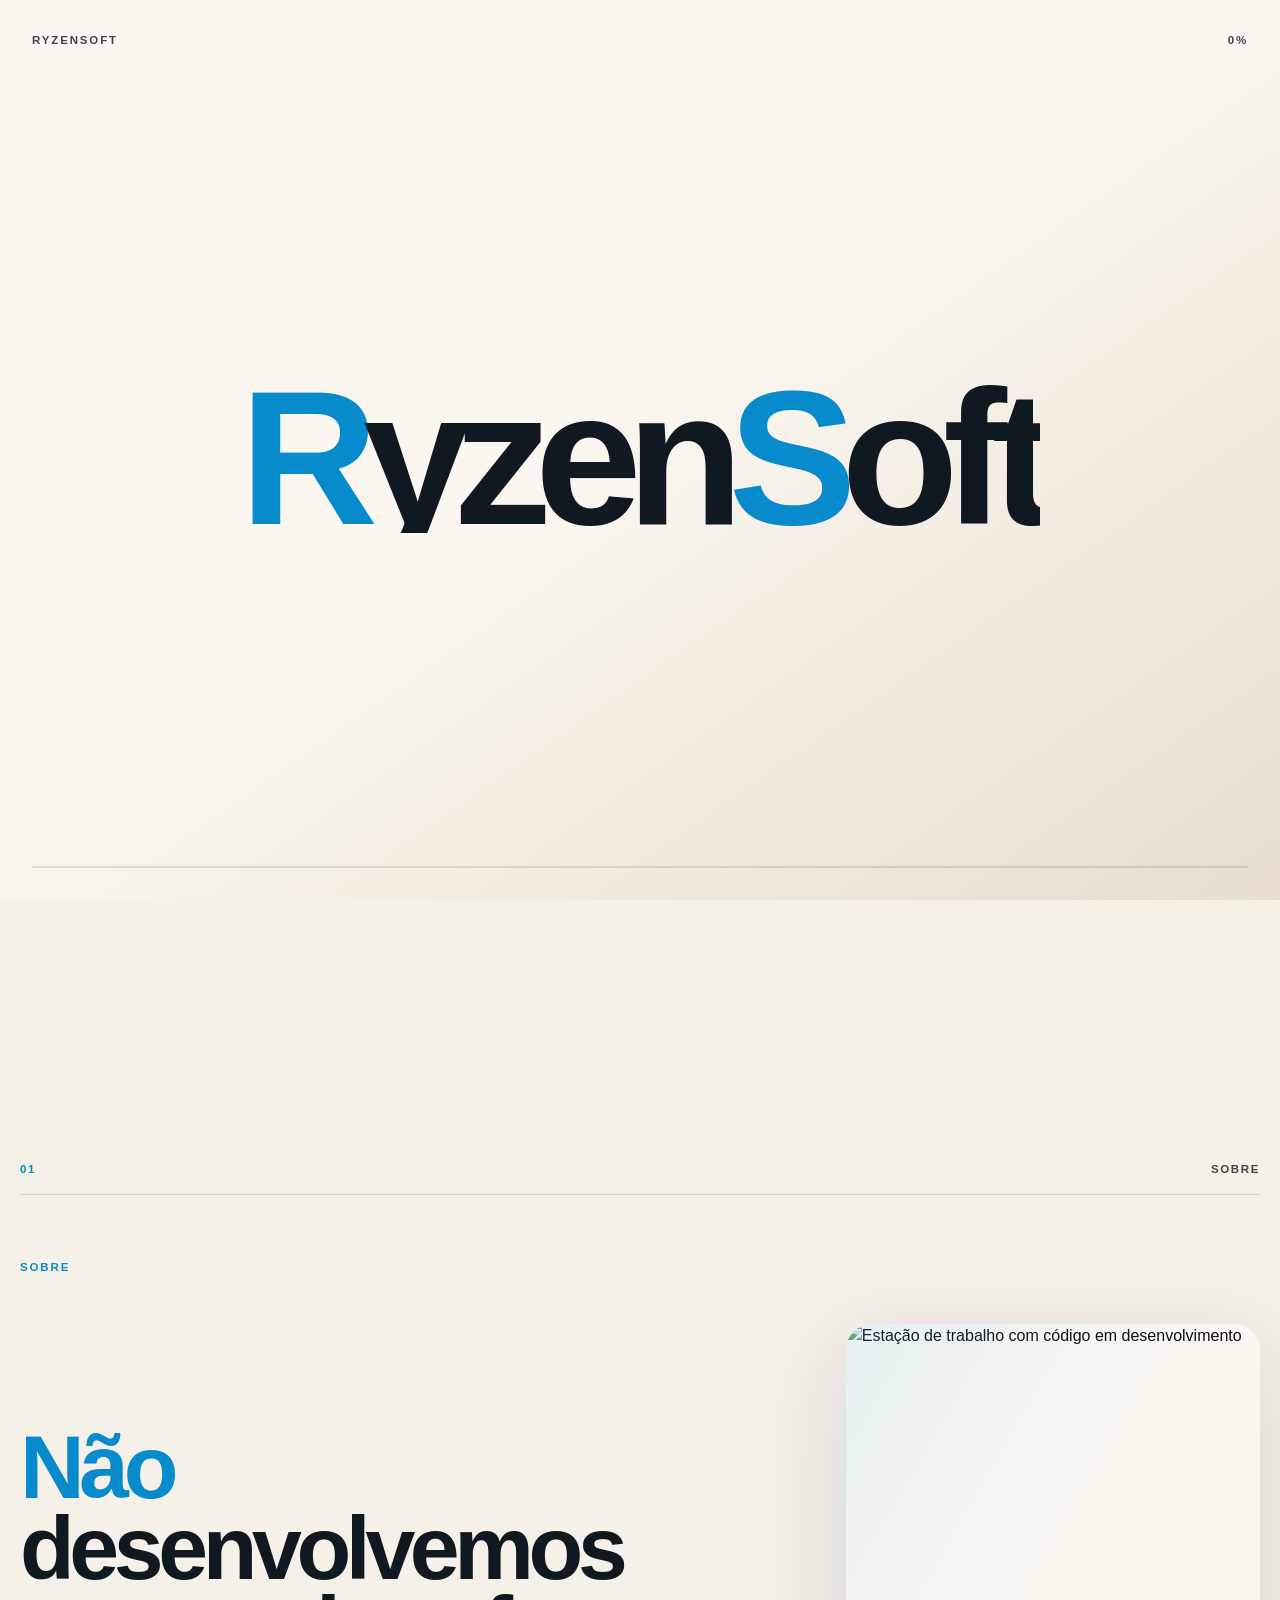
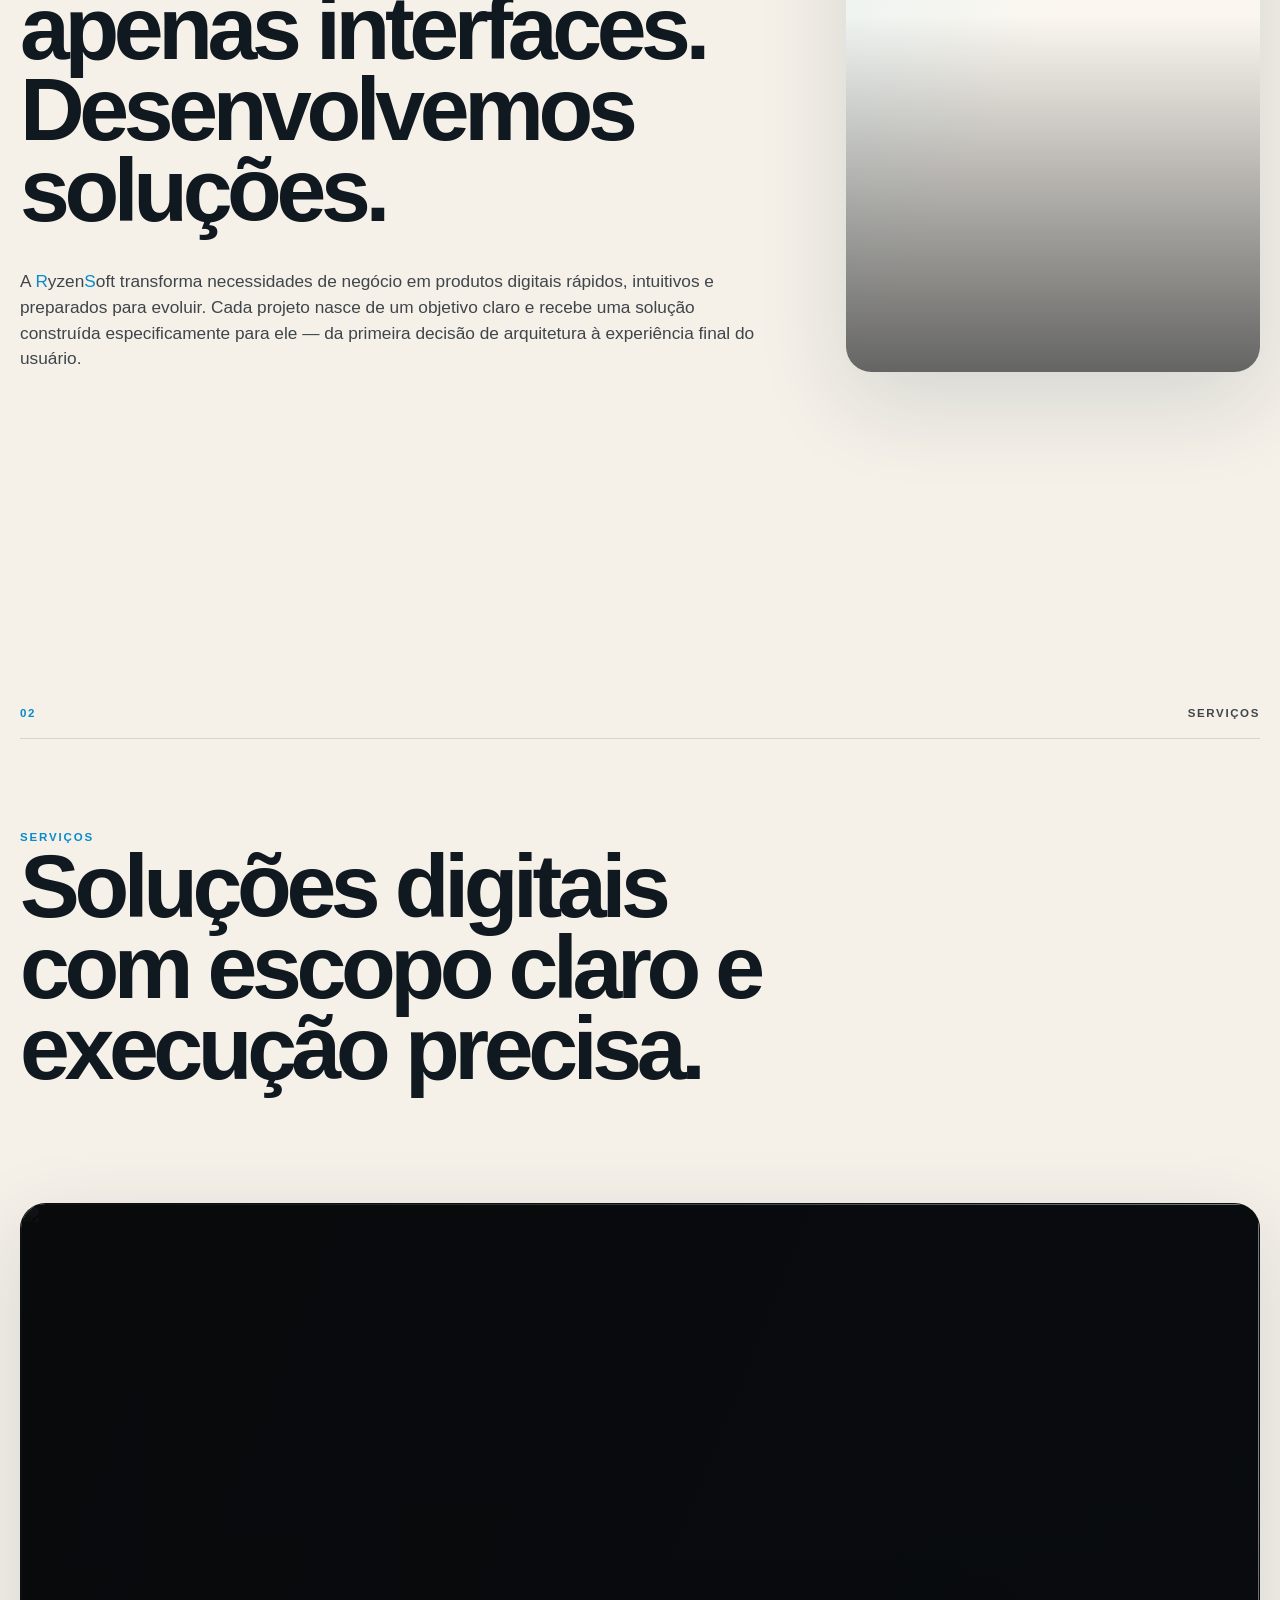
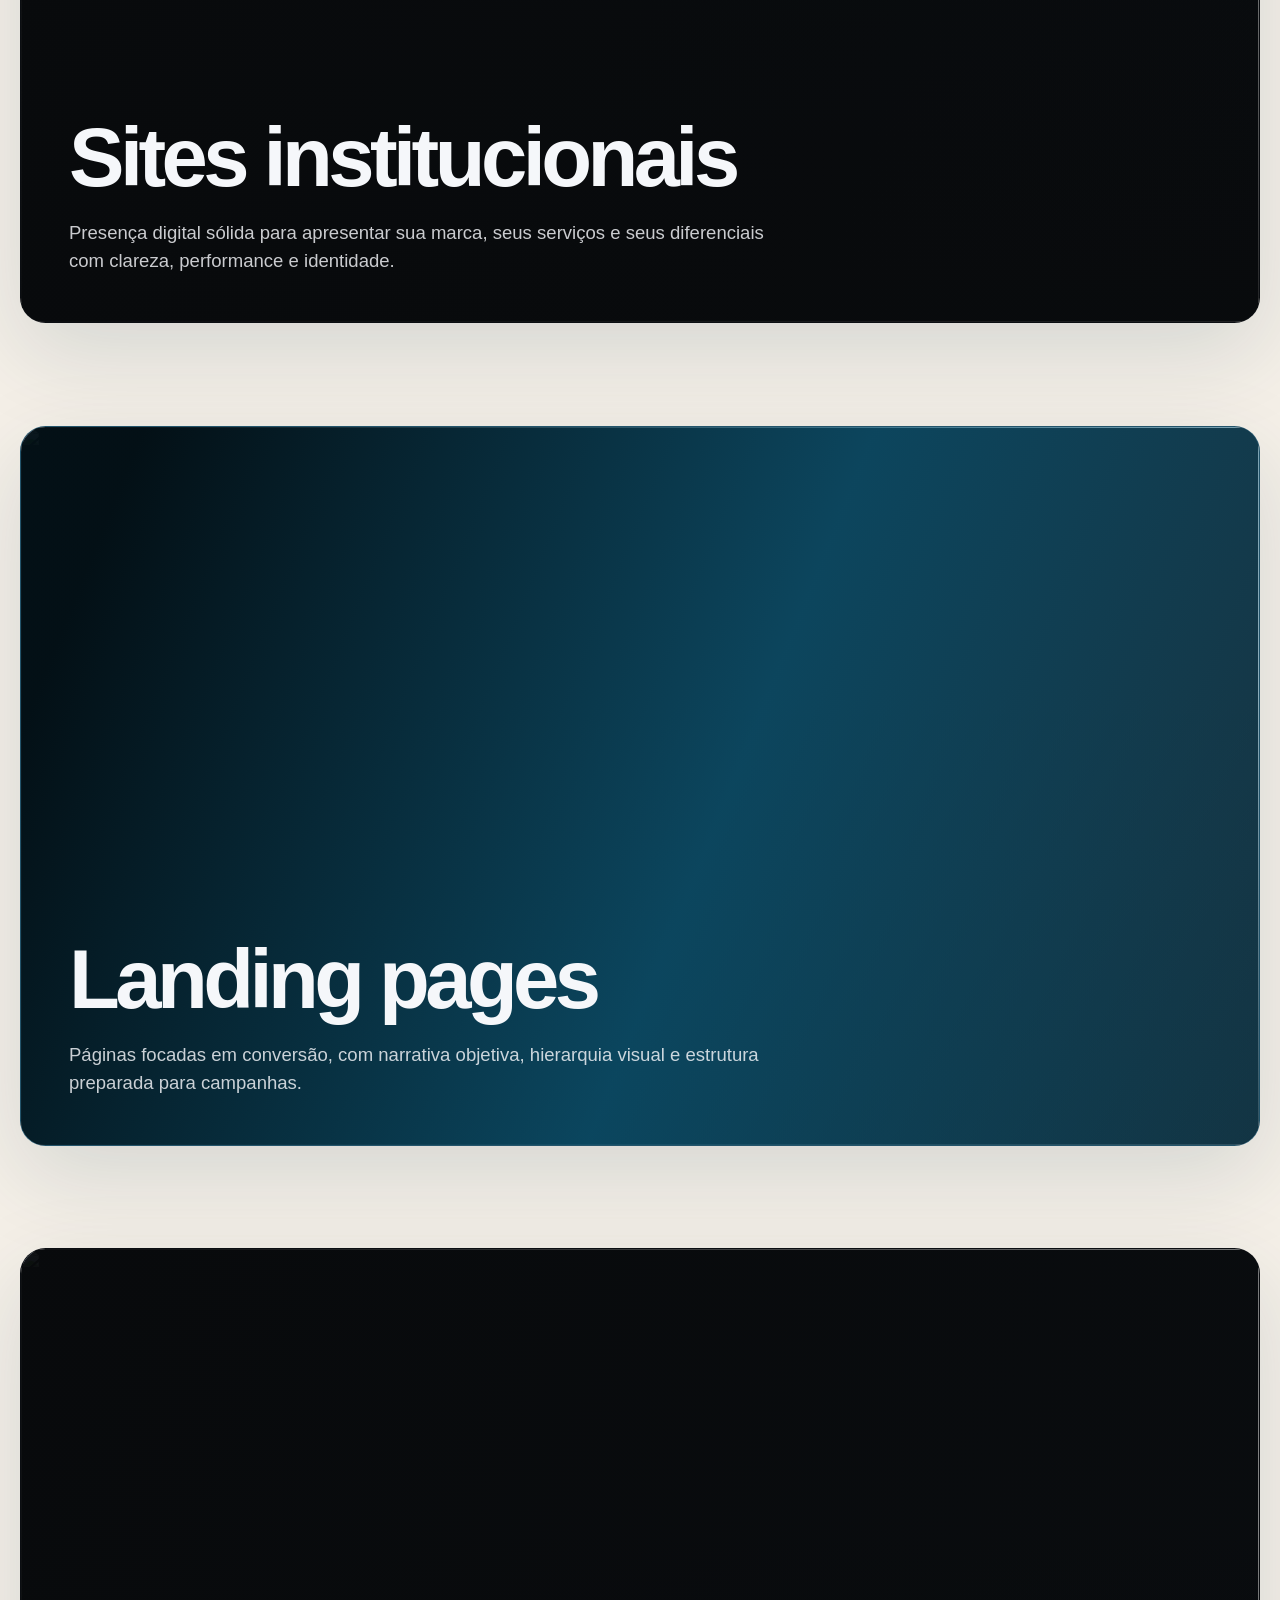
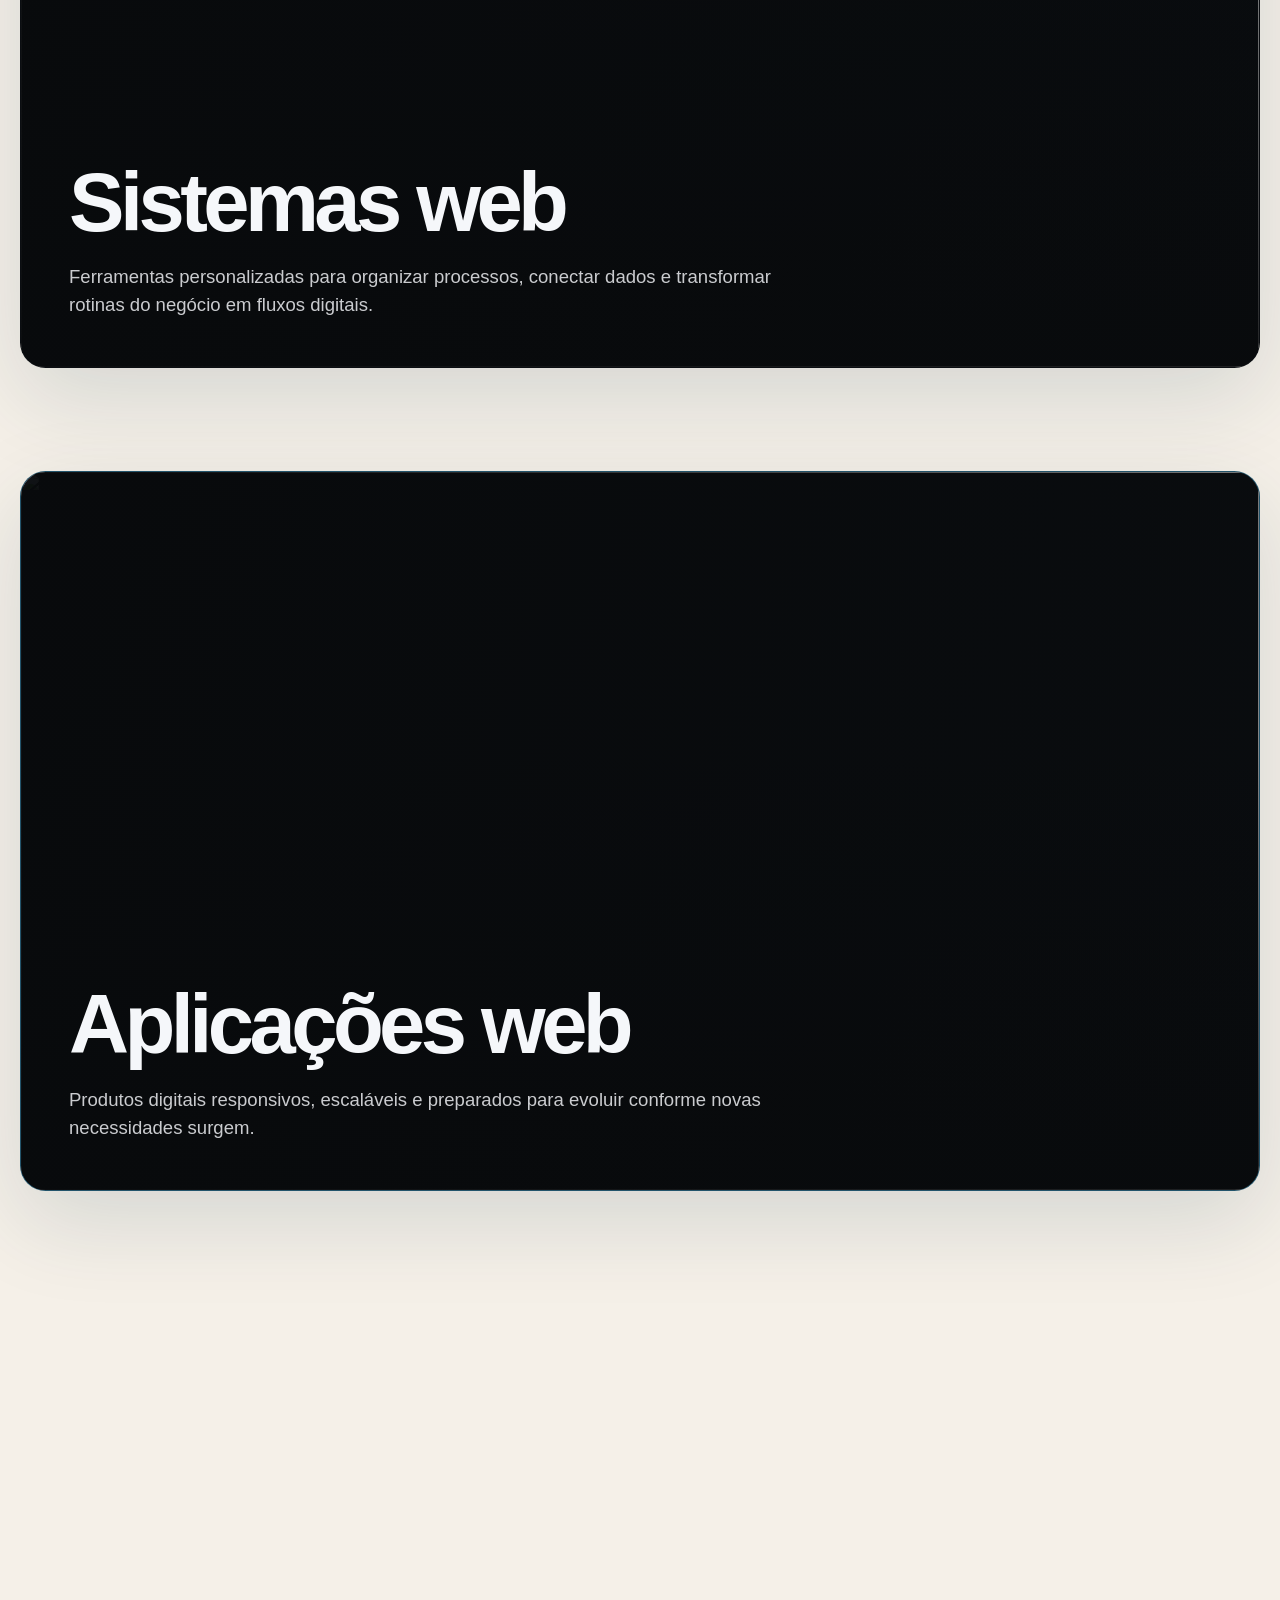
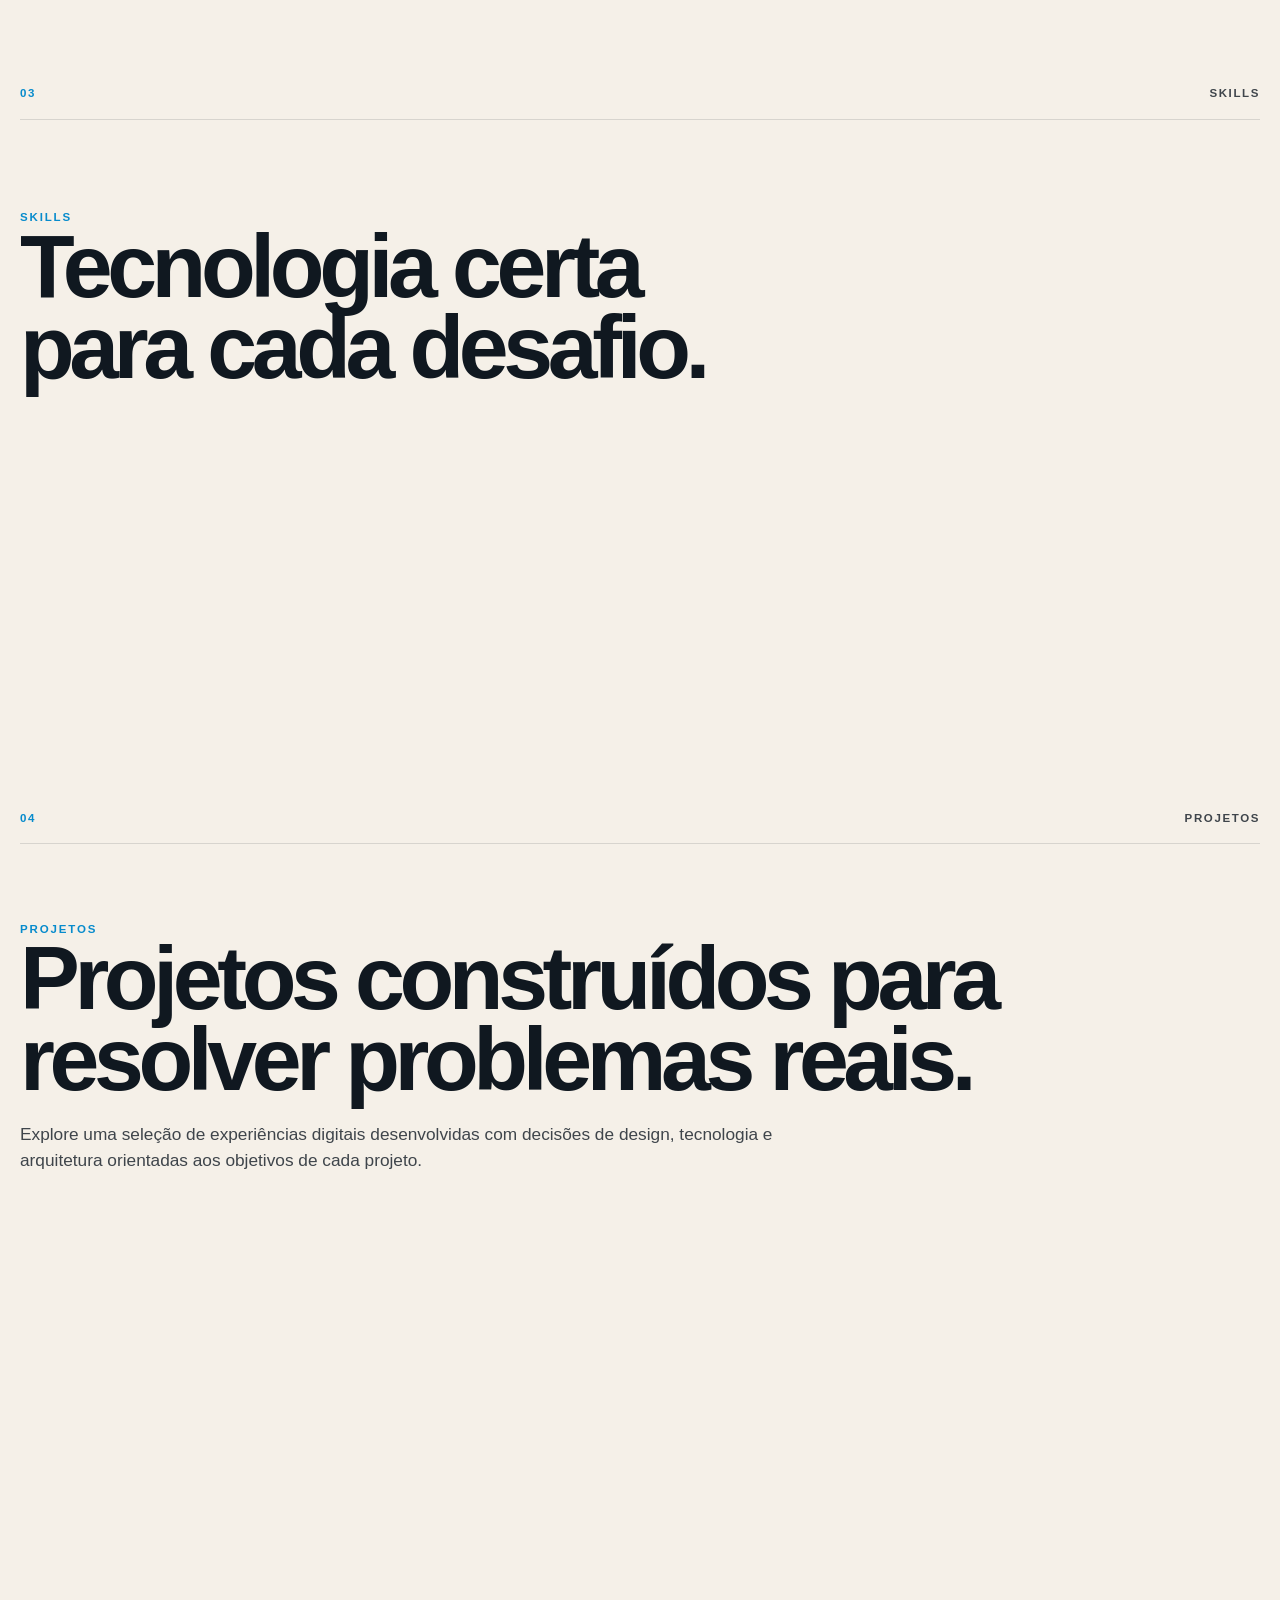
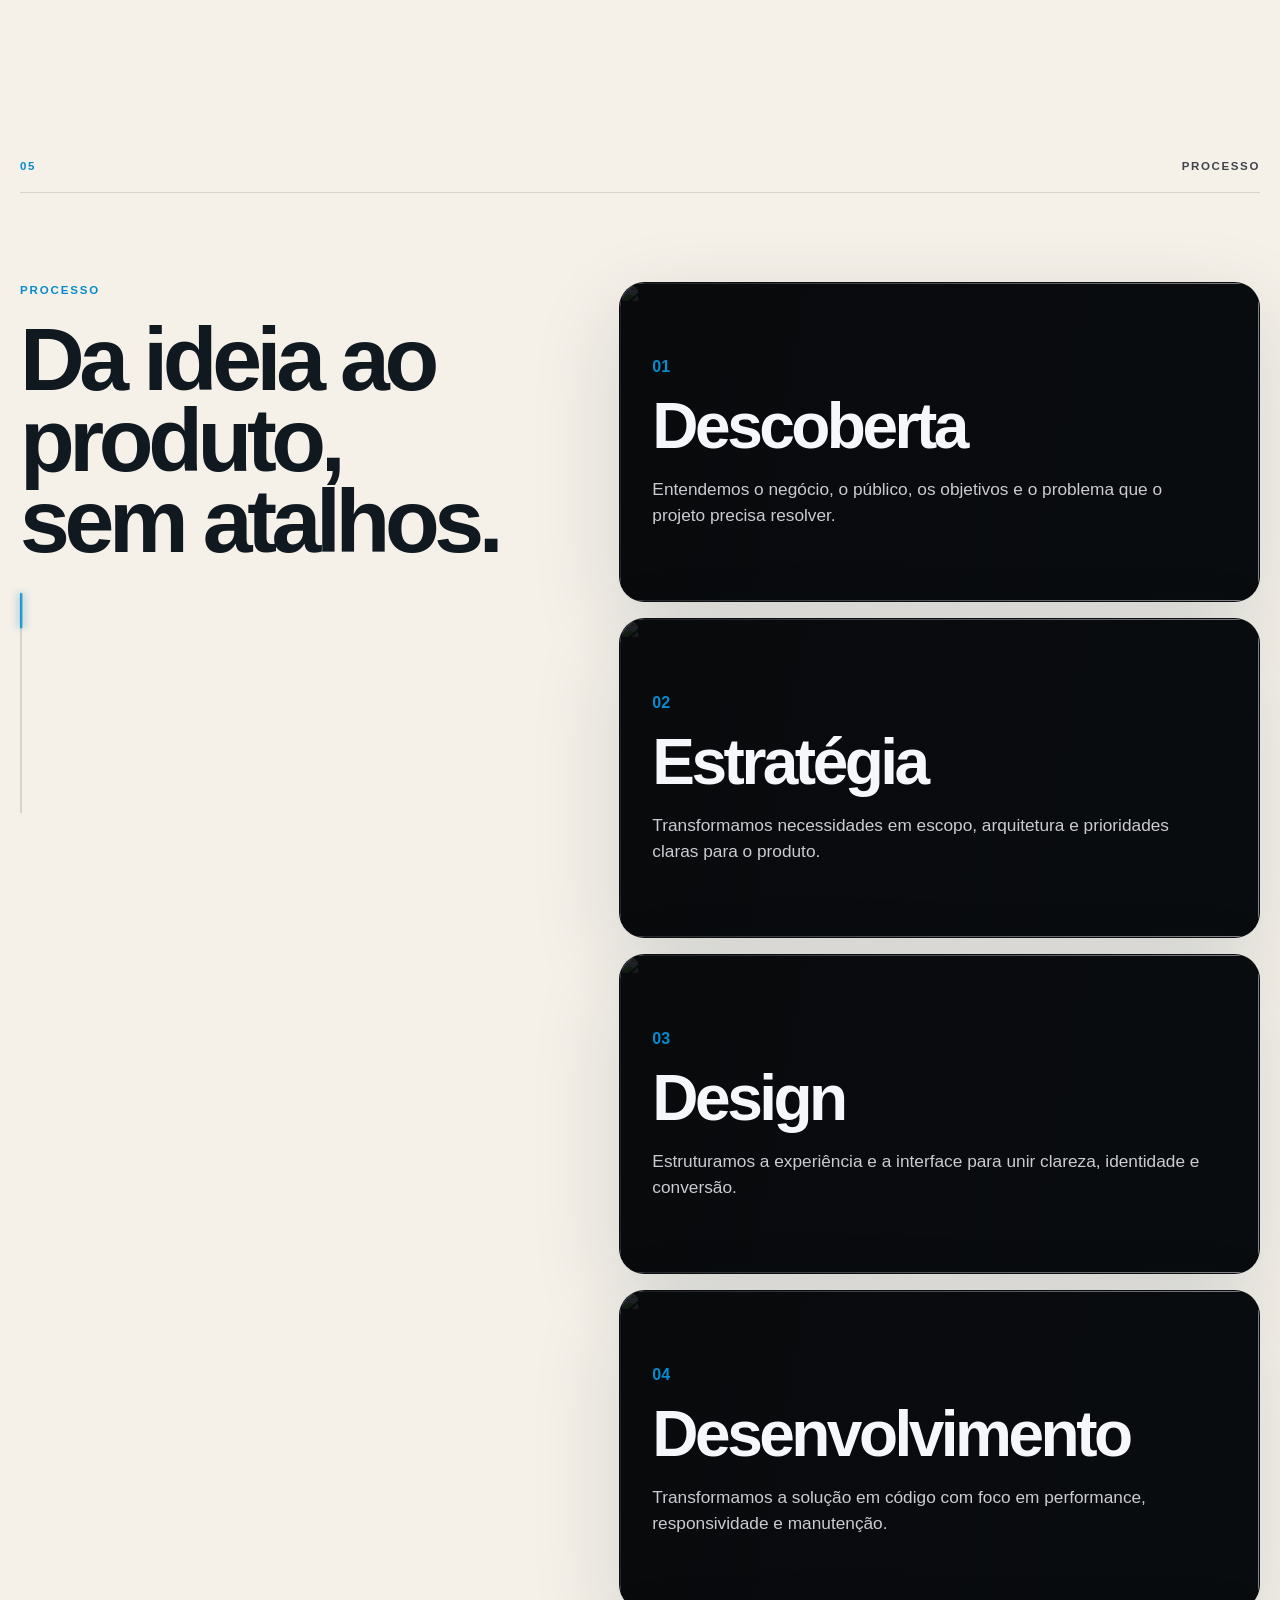
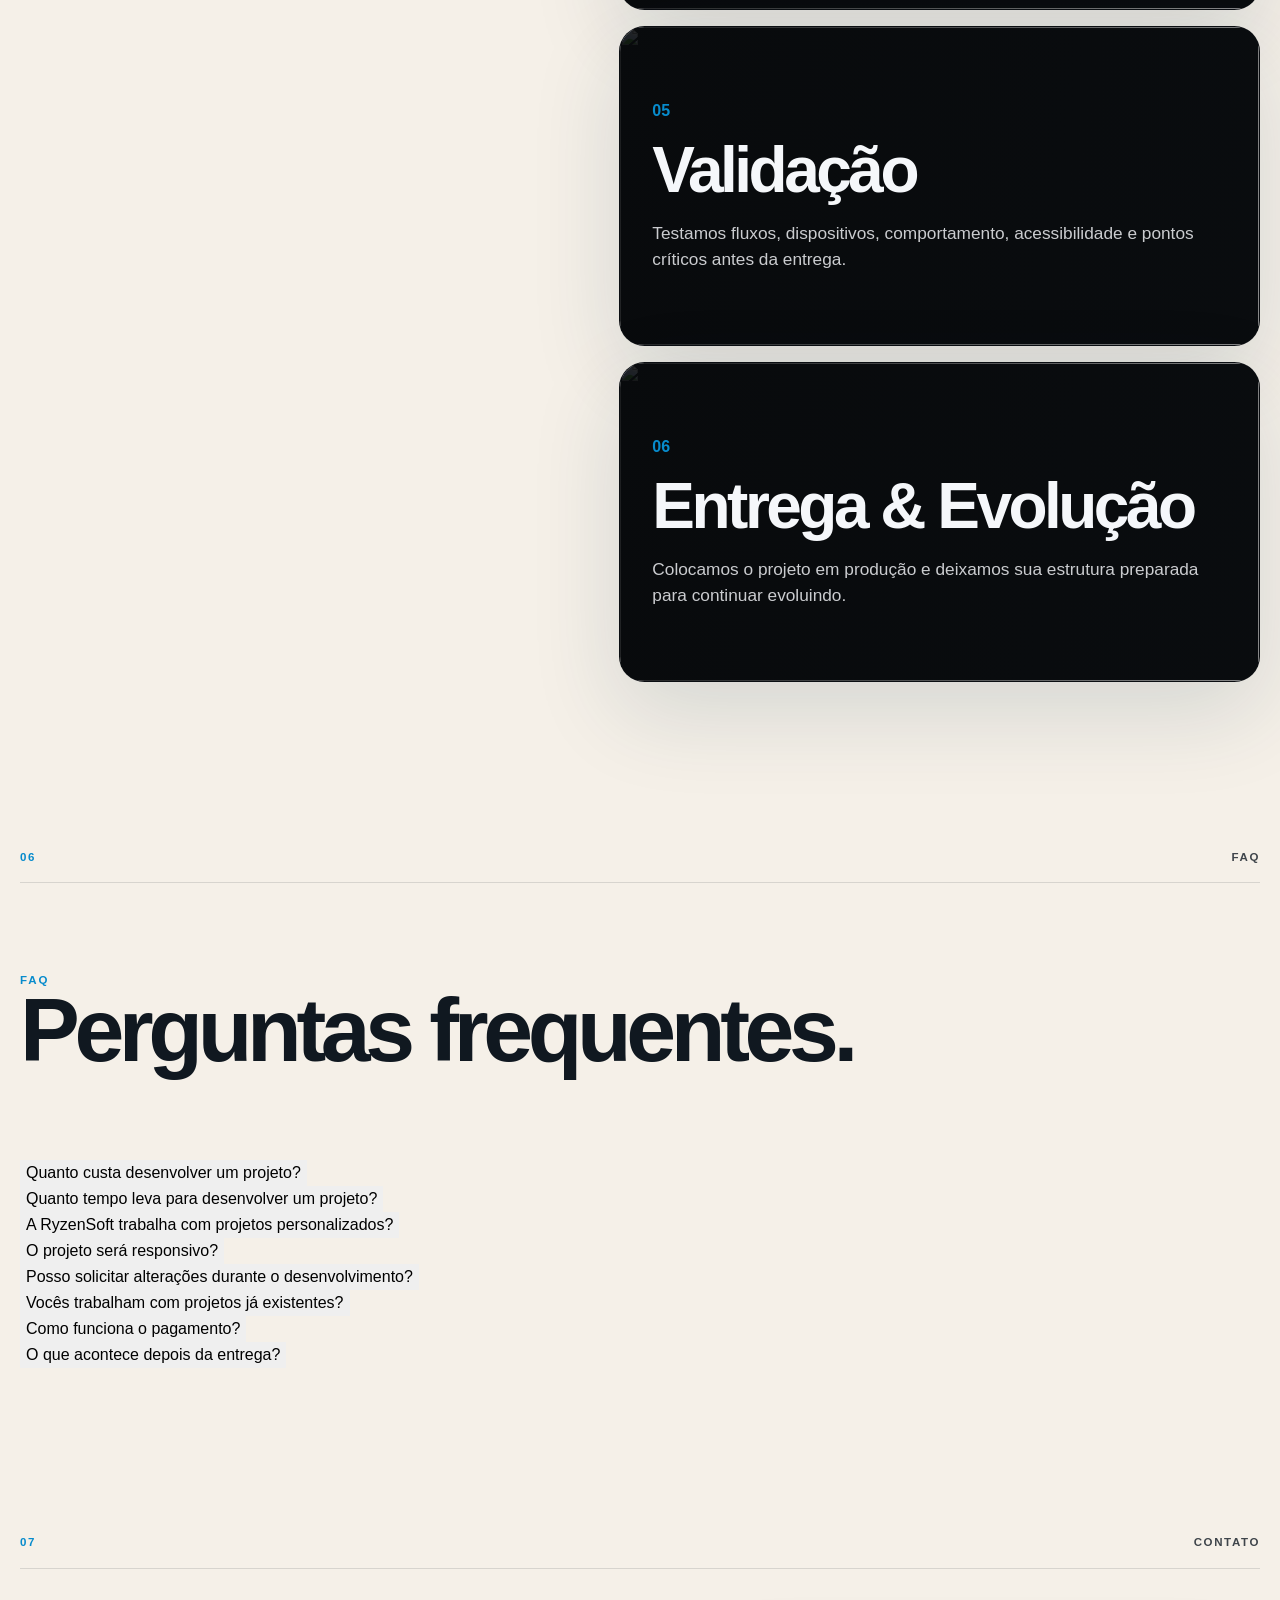
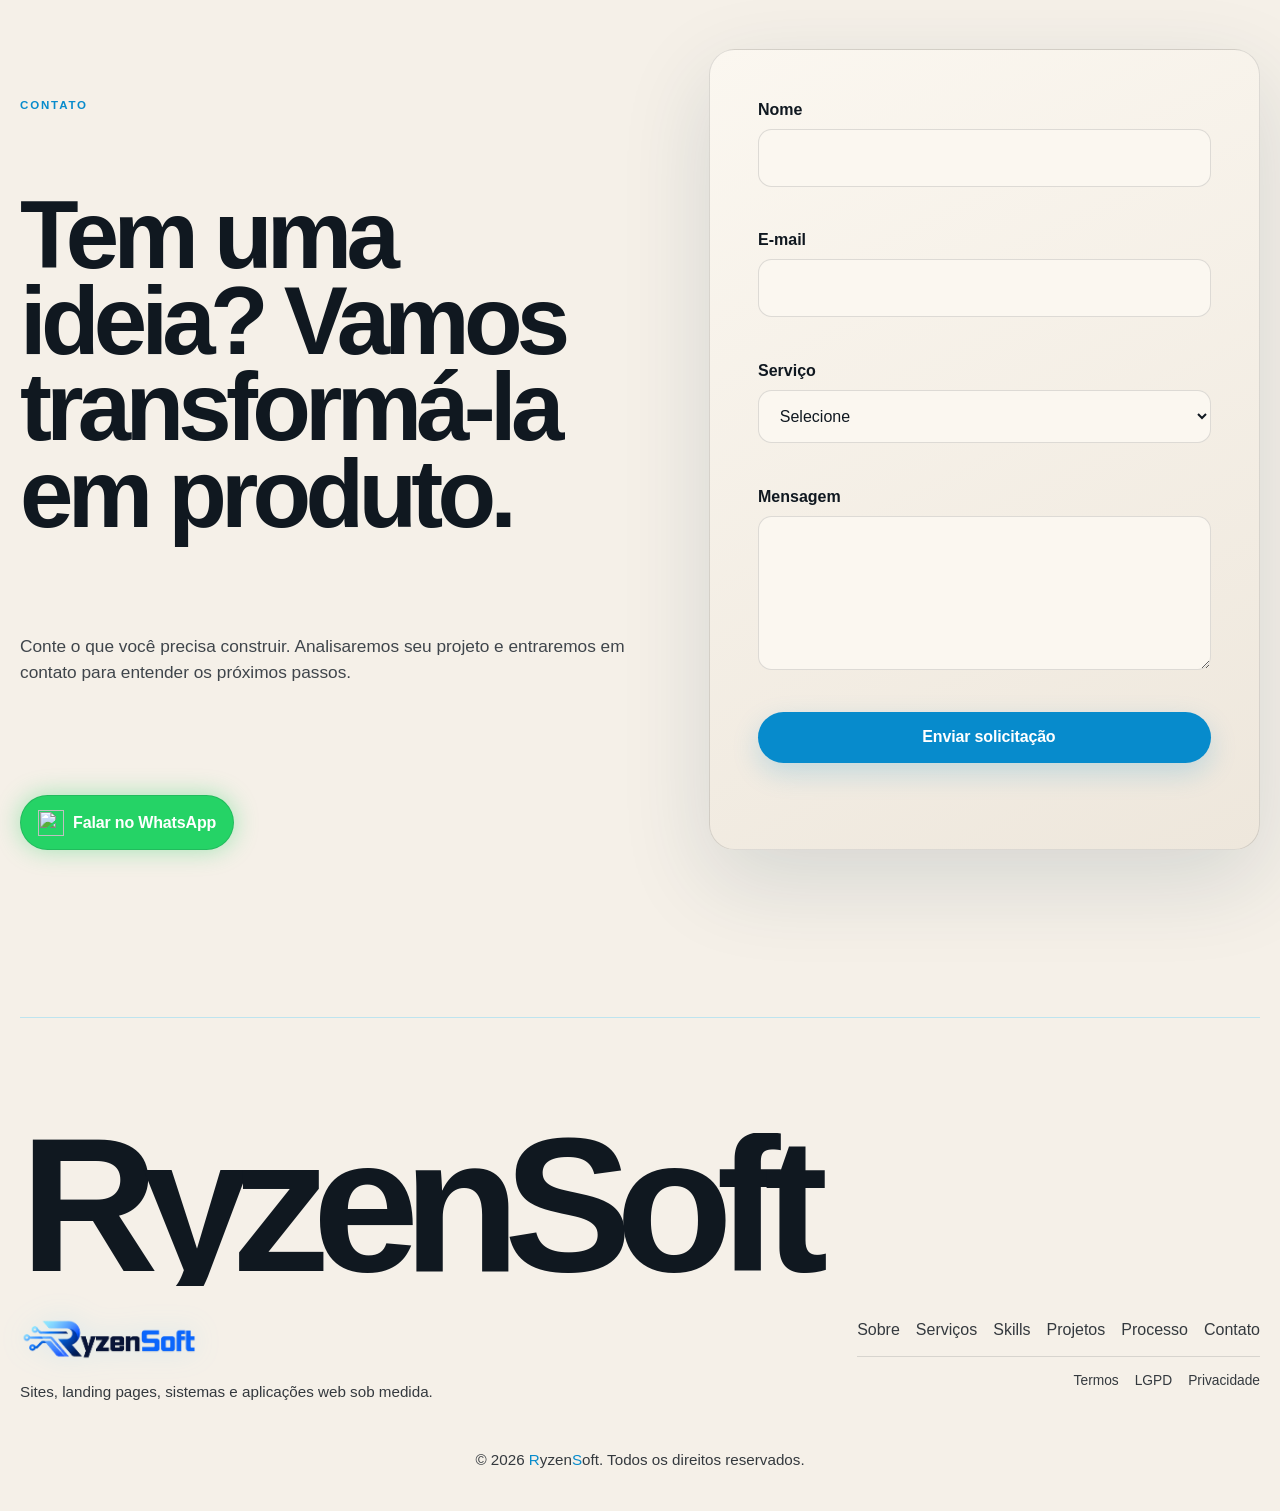
==== commit e56f8b23: "Update Site source" ====
--- a/index.html
+++ b/index.html
@@ -62,7 +62,7 @@
 
     <header class="site-header" data-header>
       <a class="brand" href="#topo" aria-label="RyzenSoft, início">
-        <img src="assets/images/logo-ryzensoft.png" alt="RyzenSoft" width="776" height="195">
+        <img src="assets/images/logo-ryzensoft.png" alt="RyzenSoft" width="790" height="189">
       </a>
       <button class="menu-toggle menu-toggle--open" type="button" aria-expanded="false" aria-controls="site-menu" aria-label="Abrir menu" data-menu-toggle>
         <i class="menu-toggle__icon" data-lucide="menu" aria-hidden="true"></i>
@@ -304,7 +304,7 @@
     <footer class="site-footer">
       <div class="footer-wordmark" data-footer-wordmark data-word="RyzenSoft" aria-label="RyzenSoft">RyzenSoft</div>
       <div>
-        <a class="brand" href="#topo" aria-label="RyzenSoft, início"><img src="assets/images/logo-ryzensoft.png" alt="RyzenSoft" width="776" height="195"></a>
+        <a class="brand" href="#topo" aria-label="RyzenSoft, início"><img src="assets/images/logo-ryzensoft.png" alt="RyzenSoft" width="790" height="189"></a>
         <p>Sites, landing pages, sistemas e aplicações web sob medida.</p>
       </div>
       <div class="site-footer__navigation">
--- a/css/variables.css
+++ b/css/variables.css
@@ -0,0 +1,26 @@
+:root {
+  --bg: #f5f0e8;
+  --bg-soft: #eee7dc;
+  --surface: #fbf7f0;
+  --surface-2: #e7ded1;
+  --text: #101820;
+  --muted: #3f454b;
+  --line: rgba(16, 24, 32, 0.13);
+  --blue: #078bcc;
+  --blue-strong: #006fa8;
+  --blue-soft: rgba(7, 139, 204, 0.12);
+  --danger: #c73737;
+  --radius: 8px;
+  --container: min(1180px, calc(100% - 40px));
+  --container-wide: min(1480px, calc(100% - 40px));
+  --font: -apple-system, BlinkMacSystemFont, "SF Pro Display", "SF Pro Text", "Helvetica Neue", Arial, sans-serif;
+  --ease: cubic-bezier(0.22, 1, 0.36, 1);
+  --ease-out: cubic-bezier(0.16, 1, 0.3, 1);
+  --header-h: 74px;
+  --display-size: clamp(4rem, 10.8vw, 10.5rem);
+  --section-title-size: clamp(3rem, 7vw, 7.2rem);
+  --panel-radius: clamp(1rem, 2vw, 1.75rem);
+  --space-section: clamp(6rem, 13vw, 12rem);
+  --shadow-deep: 0 30px 90px rgba(24, 58, 78, .14);
+  --header-pad: clamp(.85rem, 2vw, 1.4rem);
+}
--- a/css/globals.css
+++ b/css/globals.css
@@ -0,0 +1,132 @@
+body {
+  position: relative;
+  line-height: 1.5;
+}
+
+main,
+header,
+footer,
+section {
+  min-width: 0;
+  max-width: 100%;
+}
+
+body::before {
+  content: "";
+  position: fixed;
+  inset: 0;
+  pointer-events: none;
+  background:
+    radial-gradient(circle at 70% 10%, rgba(7, 139, 204, 0.10), transparent 28rem),
+    linear-gradient(180deg, rgba(7, 139, 204, 0.035), transparent 18rem);
+  z-index: -1;
+}
+
+body::after {
+  content: "";
+  position: fixed;
+  inset: 0;
+  z-index: 1000;
+  pointer-events: none;
+  opacity: .018;
+  background-image: url("data:image/svg+xml,%3Csvg viewBox='0 0 180 180' xmlns='http://www.w3.org/2000/svg'%3E%3Cfilter id='n'%3E%3CfeTurbulence type='fractalNoise' baseFrequency='.9' numOctaves='3' stitchTiles='stitch'/%3E%3C/filter%3E%3Crect width='100%25' height='100%25' filter='url(%23n)' opacity='.7'/%3E%3C/svg%3E");
+}
+
+.skip-link {
+  position: fixed;
+  left: 1rem;
+  top: 1rem;
+  z-index: 10000;
+  transform: translateY(-140%);
+  padding: .75rem 1rem;
+  color: var(--bg);
+  background: var(--blue);
+  border-radius: var(--radius);
+}
+
+.skip-link:focus { transform: translateY(0); }
+.sr-only { position: absolute; width: 1px; height: 1px; overflow: hidden; clip: rect(0,0,0,0); white-space: nowrap; }
+.section-shell { width: var(--container-wide); max-width: 100%; min-width: 0; margin-inline: auto; }
+.section-kicker, .eyebrow { color: var(--blue); font-size: .72rem; font-weight: 750; letter-spacing: .16em; text-transform: uppercase; }
+.section-heading { max-width: 1050px; margin-block: clamp(2.4rem, 7vw, 6rem); }
+.section-meta {
+  display: flex;
+  justify-content: space-between;
+  align-items: center;
+  gap: 1rem;
+  padding-bottom: 1rem;
+  border-bottom: 1px solid var(--line);
+  color: var(--muted);
+  font-size: .72rem;
+  font-weight: 700;
+  letter-spacing: .14em;
+  text-transform: uppercase;
+}
+.section-meta [data-section-index] { color: var(--blue); }
+h1, h2, h3, p { margin: 0; overflow-wrap: anywhere; }
+h1 { font-size: var(--display-size); line-height: .84; letter-spacing: -.072em; max-width: 1380px; }
+h2 { font-size: var(--section-title-size); line-height: .9; letter-spacing: -.06em; }
+h3 { font-size: clamp(1.25rem, 2vw, 2rem); line-height: 1.08; }
+p { color: var(--muted); font-size: clamp(1rem, 1.35vw, 1.16rem); }
+[data-title-line], [data-reveal-line] { display: block; }
+.hero__title-lines { display: block; }
+.button {
+  display: inline-flex;
+  align-items: center;
+  justify-content: center;
+  gap: .55rem;
+  min-height: 48px;
+  padding: .85rem 1.08rem;
+  border-radius: 999px;
+  font-weight: 700;
+  letter-spacing: -.01em;
+  transition: transform .4s var(--ease-out), border-color .25s var(--ease), background .25s var(--ease), box-shadow .25s var(--ease);
+}
+.button svg { width: 18px; height: 18px; }
+.button:hover { transform: translateY(-2px); }
+.button--primary { color: #fff; background: var(--blue); box-shadow: 0 10px 28px rgba(7,139,204,.2); }
+.button--ghost { border: 1px solid var(--line); background: rgba(7,139,204,.045); color: var(--text); }
+.button--ghost[aria-disabled="true"] { opacity: .55; cursor: not-allowed; }
+.button[data-whatsapp],
+.whatsapp-float {
+  min-width: 44px;
+  min-height: 44px;
+  color: #fff;
+  background: #25d366;
+  box-shadow: 0 0 24px rgba(37, 211, 102, .4);
+}
+.button[data-whatsapp] img { width: 26px; height: 26px; }
+.button[data-whatsapp]:hover,
+.whatsapp-float:hover {
+  background: #25d366;
+  box-shadow: 0 0 32px rgba(37, 211, 102, .65);
+}
+.button[data-whatsapp]:focus-visible,
+.whatsapp-float:focus-visible {
+  outline-color: #25d366;
+  box-shadow: 0 0 0 4px rgba(37, 211, 102, .32), 0 0 32px rgba(37, 211, 102, .65);
+}
+.whatsapp-float {
+  position: fixed;
+  right: max(1rem, env(safe-area-inset-right));
+  bottom: max(1rem, env(safe-area-inset-bottom));
+  z-index: 3;
+  display: inline-grid;
+  place-items: center;
+  width: 52px;
+  height: 52px;
+  border-radius: 50%;
+  transition: transform .25s var(--ease), box-shadow .25s var(--ease);
+}
+.whatsapp-float:hover { transform: translateY(-2px); }
+.cta-row { display: flex; flex-wrap: wrap; gap: .8rem; margin-top: 2rem; }
+:focus-visible { outline: 2px solid var(--blue); outline-offset: 4px; }
+
+@supports (text-wrap: balance) {
+  h1, h2, h3 { text-wrap: balance; }
+}
+
+@media (max-width: 980px) {
+  .site-header .site-nav { z-index: 4; }
+  .site-header .site-nav__footer p { text-align: center; }
+}
--- a/css/matrix-background.css
+++ b/css/matrix-background.css
@@ -0,0 +1,23 @@
+#matrix-background {
+  position: fixed;
+  inset: 0;
+  z-index: 0;
+  width: 100%;
+  height: 100%;
+  pointer-events: none;
+  background: transparent;
+}
+
+body::before { z-index: 1; }
+
+main,
+.site-footer {
+  position: relative;
+  z-index: 2;
+}
+
+@media (max-width: 980px) {
+  #matrix-background {
+    display: none;
+  }
+}
--- a/css/preloader.css
+++ b/css/preloader.css
@@ -0,0 +1,66 @@
+.preloader {
+  position: fixed;
+  inset: 0;
+  z-index: 9999;
+  display: flex;
+  flex-direction: column;
+  justify-content: space-between;
+  padding: clamp(1rem, 2.5vw, 2.5rem);
+  background: #f5f0e8;
+  transition: transform .7s var(--ease-out), opacity .45s var(--ease);
+}
+
+.preloader__topline {
+  position: relative;
+  z-index: 4;
+  display: flex;
+  justify-content: space-between;
+  align-items: center;
+  color: var(--muted);
+  font-size: .72rem;
+  font-weight: 700;
+  letter-spacing: .16em;
+  text-transform: uppercase;
+}
+
+.preloader__brand {
+  position: relative;
+  z-index: 3;
+  align-self: center;
+  overflow: hidden;
+  color: var(--text);
+  font-size: clamp(4rem, 15vw, 13rem);
+  font-weight: 800;
+  line-height: .78;
+  letter-spacing: -.08em;
+}
+
+.preloader__bar {
+  position: relative;
+  z-index: 4;
+  width: 100%;
+  height: 2px;
+  overflow: hidden;
+  background: rgba(16, 24, 32, .12);
+}
+
+.preloader__bar span {
+  display: block;
+  height: 100%;
+  transform: scaleX(0);
+  transform-origin: left;
+  background: var(--blue);
+  box-shadow: 0 0 24px var(--blue);
+}
+
+.preloader__curtain {
+  position: absolute;
+  inset: 0;
+  z-index: 1;
+  background: linear-gradient(145deg, #fbf7f0 45%, #e7ded1);
+  transform-origin: bottom;
+  transition: transform .68s var(--ease-out);
+}
+
+.preloader.is-complete { transform: translateY(-100%); opacity: .25; pointer-events: none; }
+.preloader.is-complete .preloader__curtain { transform: scaleY(0); }
--- a/css/header.css
+++ b/css/header.css
@@ -35,9 +35,9 @@
 .site-header.is-scrolled::after,
 .nav-open .site-header::after {
   border-color: var(--line);
-  background: rgba(8, 10, 12, 0.76);
+  background: rgba(245, 240, 232, 0.9);
   backdrop-filter: blur(22px);
-  box-shadow: 0 18px 50px rgba(0, 0, 0, 0.24);
+  box-shadow: 0 14px 42px rgba(24, 58, 78, 0.12);
 }
 
 .brand {
@@ -104,7 +104,7 @@
   overflow: hidden;
   padding: 0.72rem 1rem;
   border-radius: 999px;
-  color: #041016;
+  color: #fff;
   background: var(--blue);
   font-size: 0.82rem;
   font-weight: 800;
--- a/css/hero.css
+++ b/css/hero.css
@@ -0,0 +1,82 @@
+.hero {
+  position: relative;
+  width: 100%;
+  min-height: 100svh;
+  display: grid;
+  grid-template-columns: minmax(0, 1fr);
+  place-items: center;
+  overflow: hidden;
+  padding-top: calc(var(--header-h) + clamp(2.5rem, 6vw, 5rem));
+  padding-bottom: clamp(4rem, 8vw, 7rem);
+}
+
+.hero__copy {
+  position: relative;
+  z-index: 2;
+  width: var(--container-wide);
+  max-width: 100%;
+  min-width: 0;
+  margin-inline: auto;
+  display: flex;
+  flex-direction: column;
+  align-items: center;
+  text-align: center;
+}
+
+[data-hero-title] {
+  font-size: var(--display-size);
+  line-height: .82;
+}
+
+[data-title-line] {
+  display: block;
+  overflow: hidden;
+  padding-right: .08em;
+}
+
+[data-title-line]:last-child {
+  color: var(--blue);
+}
+
+.hero__copy>p {
+  max-width: 720px;
+  margin-top: clamp(1.8rem, 4vw, 3.2rem);
+  font-size: clamp(1.05rem, 1.45vw, 1.3rem);
+}
+
+.hero .cta-row {
+  justify-content: center;
+}
+
+.hero__technologies {
+  width: min(100%, 980px);
+  margin-top: clamp(2.5rem, 5vw, 4.5rem);
+  overflow: hidden;
+  border-block: 1px solid rgba(37, 40, 43, .18);
+  background: transparent;
+  -webkit-mask-image: linear-gradient(90deg, transparent, #000 12%, #000 88%, transparent);
+  mask-image: linear-gradient(90deg, transparent, #000 12%, #000 88%, transparent);
+}
+
+.hero__technologies>div {
+  width: max-content;
+  display: flex;
+  align-items: center;
+  gap: clamp(2.25rem, 5vw, 5rem);
+  padding: clamp(1rem, 2vw, 1.35rem) clamp(1.5rem, 4vw, 4rem);
+  will-change: transform;
+}
+
+.hero__technology {
+  display: inline-grid;
+  flex: 0 0 auto;
+  place-items: center;
+  width: clamp(2.3rem, 3.5vw, 3.5rem);
+  height: clamp(2.3rem, 3.5vw, 3.5rem);
+}
+
+.hero__technology img {
+  width: 100%;
+  height: 100%;
+  object-fit: contain;
+}
--- a/css/about.css
+++ b/css/about.css
@@ -0,0 +1,27 @@
+.about {
+  position: relative;
+  padding-block: var(--space-section);
+}
+
+.about > .section-kicker { margin-top: clamp(2rem, 5vw, 4rem); }
+.about__grid {
+  display: grid;
+  grid-template-columns: minmax(0, 1.28fr) minmax(300px, .72fr);
+  align-items: end;
+  gap: clamp(2rem, 7vw, 8rem);
+  margin-top: clamp(1.5rem, 4vw, 3rem);
+}
+.about h2 { max-width: 1020px; }
+.about h2::first-line { color: var(--blue); }
+.about p { max-width: 760px; margin-top: clamp(1.5rem, 3vw, 2.6rem); color: var(--muted); }
+.about__image {
+  position: relative;
+  overflow: hidden;
+  min-height: min(72svh, 780px);
+  margin: 0;
+  border-radius: var(--panel-radius);
+  background: var(--surface);
+  box-shadow: var(--shadow-deep);
+}
+.about__image::after { content: ""; position: absolute; inset: 0; background: linear-gradient(180deg, transparent 45%, rgba(8,10,12,.62)), linear-gradient(120deg, rgba(76,201,255,.12), transparent 48%); }
+.about__image img { width: 100%; height: 100%; min-height: inherit; object-fit: cover; filter: saturate(.72) contrast(1.08); }
--- a/css/services.css
+++ b/css/services.css
@@ -49,6 +49,8 @@
   position: relative;
   z-index: 1;
 }
+.service-card { color: #f5f7fa; }
+.service-card p { color: rgba(245, 247, 250, .82); }
 
 .service-card:nth-child(2) { top: calc(var(--header-h) + 38px); }
 .service-card:nth-child(3) { top: calc(var(--header-h) + 54px); }
--- a/css/skills.css
+++ b/css/skills.css
@@ -0,0 +1,81 @@
+.skills { overflow: hidden; padding-block: var(--space-section); }
+.skills__experience { display: grid; gap: clamp(2rem, 5vw, 4rem); }
+.skills__stage {
+  width: 100%;
+  display: grid;
+  grid-template-columns: repeat(4, minmax(0, 1fr));
+  gap: clamp(.85rem, 1.4vw, 1.25rem);
+  overflow: visible;
+  padding-bottom: clamp(4rem, 8vw, 8rem);
+}
+.skill-item {
+  position: relative;
+  isolation: isolate;
+  overflow: hidden;
+  min-height: 390px;
+  display: grid;
+  padding: clamp(1.2rem, 2vw, 1.8rem);
+  border: 1px solid var(--line);
+  border-radius: var(--panel-radius);
+  background: linear-gradient(155deg, #fbf7f0, #eee7dc);
+  box-shadow: 0 24px 70px rgba(24, 58, 78, .11);
+  transition: border-color .65s var(--ease), box-shadow .65s var(--ease), color .35s var(--ease);
+}
+.skill-item::before {
+  content: "";
+  position: absolute;
+  inset: 0;
+  z-index: -2;
+  background: var(--skill-accent);
+  opacity: 0;
+  transform: scale(.92);
+  transition: opacity .65s var(--ease), transform .9s var(--ease-out);
+}
+.skill-item:nth-child(n+5) { z-index: 2; }
+.skill-item:hover {
+  border-color: color-mix(in srgb, var(--skill-accent) 62%, transparent);
+  color: var(--skill-ink);
+  box-shadow: 0 30px 90px color-mix(in srgb, var(--skill-accent) 26%, transparent);
+}
+.skill-item:hover::before { opacity: 1; transform: scale(1.05); }
+.skill-item:hover p { color: color-mix(in srgb, var(--skill-ink) 82%, transparent); }
+.skill-item:hover span { color: var(--skill-ink); }
+.skill-item__content {
+  position: relative;
+  z-index: 1;
+  display: flex;
+  flex-direction: column;
+  justify-content: space-between;
+  gap: 1.5rem;
+}
+.skill-item__logo {
+  width: 64px;
+  height: 64px;
+  position: relative;
+  z-index: 2;
+  box-sizing: border-box;
+  padding: .42rem;
+  border: 1px solid rgba(16, 24, 32, .1);
+  border-radius: .9rem;
+  background: rgba(251, 247, 240, .9);
+  transition: transform .65s var(--ease-out), filter .65s var(--ease), background .35s var(--ease);
+}
+.skill-item:hover .skill-item__logo { transform: translateY(-3px) scale(1.08); filter: drop-shadow(0 0 18px color-mix(in srgb, var(--skill-accent) 65%, transparent)); }
+.skill-item__mark {
+  position: absolute;
+  right: -34px;
+  bottom: -38px;
+  z-index: -1;
+  width: 190px;
+  height: 190px;
+  opacity: .16;
+  filter: grayscale(1) brightness(.3) contrast(1.55);
+  transition: opacity .35s var(--ease), filter .35s var(--ease);
+}
+.skill-item:hover .skill-item__mark {
+  opacity: .24;
+  filter: grayscale(1) var(--skill-mark-filter, brightness(0));
+}
+.skill-item h3 { font-size: clamp(1.8rem, 3vw, 3.2rem); letter-spacing: -.05em; }
+.skill-item p { margin-top: 1rem; font-size: .98rem; }
+.skill-item span { display: inline-block; margin-top: 1rem; color: var(--blue); font-size: .9rem; }
--- a/css/projects.css
+++ b/css/projects.css
@@ -53,6 +53,8 @@
   position: relative;
   z-index: 2;
 }
+.project-panel { color: #f5f7fa; }
+.project-panel__content p:not(.eyebrow) { color: rgba(245, 247, 250, .82); }
 
 .project-panel:nth-child(2) { top: calc(var(--header-h) + 38px); }
 .project-panel:nth-child(3) { top: calc(var(--header-h) + 54px); }
--- a/css/process.css
+++ b/css/process.css
@@ -0,0 +1,62 @@
+.process {
+  position: relative;
+  padding-block: var(--space-section);
+}
+.process > .section-meta { margin-bottom: clamp(3rem, 7vw, 6rem); }
+.process__stage {
+  display: grid;
+  grid-template-columns: .88fr 1.12fr;
+  gap: clamp(2rem, 8vw, 6rem);
+  align-items: start;
+  min-height: min(82svh, 820px);
+}
+.process__sticky { position: sticky; top: 120px; align-self: start; }
+.process__sticky h2 { max-width: 760px; margin-top: 1.25rem; }
+.process__line { width: 2px; height: 220px; margin-top: 2rem; background: var(--line); transform-origin: top; }
+.process__line span { display: block; width: 100%; height: 100%; transform: scaleY(.16); transform-origin: top; background: var(--blue); box-shadow: 0 0 20px var(--blue); }
+.process__steps { display: grid; gap: 1rem; }
+.process__steps article {
+  position: relative;
+  isolation: isolate;
+  overflow: hidden;
+  min-height: 320px;
+  display: grid;
+  align-content: center;
+  padding: 2rem;
+  border: 1px solid var(--line);
+  border-radius: var(--panel-radius);
+  background: #0a0d10;
+  box-shadow: var(--shadow-deep);
+}
+.process-step__media { position: absolute; inset: 0; z-index: -2; width: 100%; height: 100%; object-fit: cover; }
+.process-step__overlay {
+  position: absolute;
+  inset: 0;
+  z-index: -1;
+  pointer-events: none;
+  background: linear-gradient(100deg, rgba(8, 10, 12, .9), rgba(8, 10, 12, .56) 58%, rgba(8, 10, 12, .3));
+}
+.process-step > :not(.process-step__media):not(.process-step__overlay) { position: relative; z-index: 1; }
+.process-step { color: #f5f7fa; }
+.process-step p { color: rgba(245, 247, 250, .82); }
+.process__steps span { color: var(--blue); font-weight: 900; }
+.process__steps h3 { margin-top: .8rem; font-size: clamp(2.2rem, 5vw, 5rem); letter-spacing: -.055em; }
+.process__steps p { margin-top: 1rem; max-width: 560px; }
+
+.motion-full .process__steps {
+  position: relative;
+  min-height: min(72svh, 720px);
+}
+.motion-full .process-step {
+  position: absolute;
+  inset: 0;
+  min-height: 100%;
+  opacity: 0;
+  visibility: hidden;
+}
+.motion-full .process-step:first-child { opacity: 1; visibility: visible; }
+
+.motion-compact .process__stage,
+.motion-static .process__stage { min-height: auto; }
+.motion-compact .process-step,
+.motion-static .process-step { position: relative; opacity: 1; visibility: visible; transform: none; filter: none; }
--- a/css/contact.css
+++ b/css/contact.css
@@ -0,0 +1,34 @@
+.contact {
+  position: relative;
+  display: grid;
+  grid-template-columns: minmax(0, 1.05fr) minmax(360px, .95fr);
+  gap: clamp(2rem, 7vw, 5rem);
+  padding-block: var(--space-section);
+}
+.contact > .section-meta { grid-column: 1 / -1; }
+.contact__copy { display: flex; flex-direction: column; align-items: flex-start; justify-content: space-between; min-height: 620px; padding-top: clamp(1rem, 4vw, 3rem); }
+.contact__copy h2 { max-width: 900px; font-size: clamp(3.5rem, 7.5vw, 8rem); }
+.contact__copy p:not(.section-kicker) { margin: 1.2rem 0 1.7rem; max-width: 620px; }
+.contact__copy [data-whatsapp] { margin-top: .25rem; }
+.contact-form {
+  display: grid;
+  gap: 1rem;
+  padding: clamp(1.3rem, 4vw, 3rem);
+  border: 1px solid var(--line);
+  border-radius: var(--panel-radius);
+  background: linear-gradient(155deg, #fbf7f0, var(--bg-soft));
+  box-shadow: var(--shadow-deep);
+}
+.contact-form div { display: grid; gap: .45rem; }
+.contact-form label { color: var(--text); font-weight: 700; }
+.contact-form input, .contact-form select, .contact-form textarea {
+  width: 100%;
+  border: 1px solid var(--line);
+  border-radius: .85rem;
+  padding: 1rem 1.05rem;
+  color: var(--text);
+  background: #fbf7f0;
+}
+.contact-form textarea { resize: vertical; }
+.contact-form small { min-height: 1.15rem; color: var(--danger); }
+.form-status { min-height: 1.4rem; font-size: .95rem; color: var(--blue); }
--- a/css/footer.css
+++ b/css/footer.css
@@ -42,7 +42,7 @@
   flex-wrap: wrap;
   justify-content: flex-end;
   gap: 1rem;
-  color: var(--muted);
+  color: #34393e;
 }
 .site-footer__nav--legal {
   width: 100%;
@@ -50,4 +50,5 @@
   border-top: 1px solid var(--line);
   font-size: .86rem;
 }
-.site-footer > p { grid-column: 1 / -1; color: #76818c; text-align: center; }
+.site-footer p { color: #34393e; }
+.site-footer > p { grid-column: 1 / -1; text-align: center; }
--- a/css/responsive.css
+++ b/css/responsive.css
@@ -8,8 +8,8 @@
 
 @media (max-width: 980px) {
   :root {
-    --container: min(100vw - 28px, 760px);
-    --container-wide: min(100vw - 28px, 900px);
+    --container: min(calc(100% - 28px), 760px);
+    --container-wide: min(calc(100% - 28px), 900px);
     --header-h: 66px;
     --space-section: clamp(5rem, 16vw, 8rem);
   }
@@ -17,7 +17,8 @@
   .site-header {
     grid-template-columns: auto auto;
     justify-content: space-between;
-    padding: 0 30px;
+    max-width: 100%;
+    padding-inline: clamp(0.75rem, 4vw, 1.875rem);
     height: 70px;
   }
 
@@ -91,7 +92,7 @@
     width: 52px;
     height: 52px;
     border-color: var(--line);
-    background: rgba(255, 255, 255, 0.035);
+    background: rgba(7, 139, 204, 0.06);
     opacity: 0;
     visibility: hidden;
     pointer-events: none;
@@ -115,6 +116,7 @@
     z-index: 1;
     inset: 0;
     width: 100%;
+    max-width: 100%;
     height: 100dvh;
     overflow-y: auto;
     display: flex;
@@ -130,7 +132,7 @@
         rgba(76, 201, 255, 0.13),
         transparent 20rem
       ),
-      rgba(8, 10, 12, 0.99);
+      rgba(245, 240, 232, 0.99);
     transform: translateY(-1.5rem) scale(1.015);
     opacity: 0;
     visibility: hidden;
@@ -172,10 +174,10 @@
     color: var(--text);
     background: linear-gradient(
       110deg,
-      rgba(255, 255, 255, 0.045),
-      rgba(255, 255, 255, 0.018)
+      rgba(7, 139, 204, 0.055),
+      rgba(251, 247, 240, 0.92)
     );
-    box-shadow: inset 0 1px 0 rgba(255, 255, 255, 0.025);
+    box-shadow: inset 0 1px 0 rgba(255, 255, 255, 0.72);
     font-size: 15px;
     font-weight: 760;
     line-height: 1.1;
@@ -197,11 +199,11 @@
     background: linear-gradient(
       110deg,
       rgba(76, 201, 255, 0.11),
-      rgba(255, 255, 255, 0.025)
+      rgba(251, 247, 240, 0.84)
     );
     box-shadow:
-      inset 0 1px 0 rgba(255, 255, 255, 0.04),
-      0 12px 32px rgba(0, 0, 0, 0.2);
+      inset 0 1px 0 rgba(255, 255, 255, 0.7),
+      0 12px 32px rgba(24, 58, 78, 0.12);
   }
   .site-nav__card::after {
     display: none;
@@ -310,6 +312,8 @@
   .skills__stage,
   .project-track {
     display: flex;
+    min-width: 0;
+    max-width: 100%;
     gap: clamp(0.9rem, 2.4vw, 1.4rem);
     overflow-x: auto;
     overflow-y: hidden;
@@ -337,6 +341,8 @@
   }
   .skill-item {
     flex: 0 0 100%;
+    min-width: 0;
+    max-width: 100%;
     scroll-snap-align: start;
     scroll-snap-stop: always;
   }
@@ -344,6 +350,8 @@
     position: relative;
     top: auto;
     flex: 0 0 100%;
+    min-width: 0;
+    max-width: 100%;
     scroll-snap-align: start;
     scroll-snap-stop: always;
   }
@@ -361,7 +369,7 @@
     height: 54px;
     border: 1px solid rgba(76, 201, 255, 0.34);
     border-radius: 50%;
-    color: #041016;
+    color: #fff;
     background: var(--blue);
     box-shadow: 0 12px 34px rgba(76, 201, 255, 0.18);
     opacity: 1;
@@ -461,7 +469,8 @@
 
 @media (max-width: 760px) {
   :root {
-    --container-wide: calc(100vw - 24px);
+    --container: calc(100% - 24px);
+    --container-wide: calc(100% - 24px);
     --display-size: clamp(3.35rem, 16vw, 6.8rem);
     --section-title-size: clamp(2.7rem, 12vw, 5.4rem);
     --panel-radius: 1rem;
@@ -476,7 +485,15 @@
     padding-bottom: 4rem;
   }
   [data-hero-title] {
+    width: 100%;
+    min-width: 0;
+    max-width: 100%;
     line-height: 0.86;
+  }
+  .hero__title-lines,
+  [data-title-line] {
+    min-width: 0;
+    max-width: 100%;
   }
   .hero__copy > p {
     max-width: 34rem;
